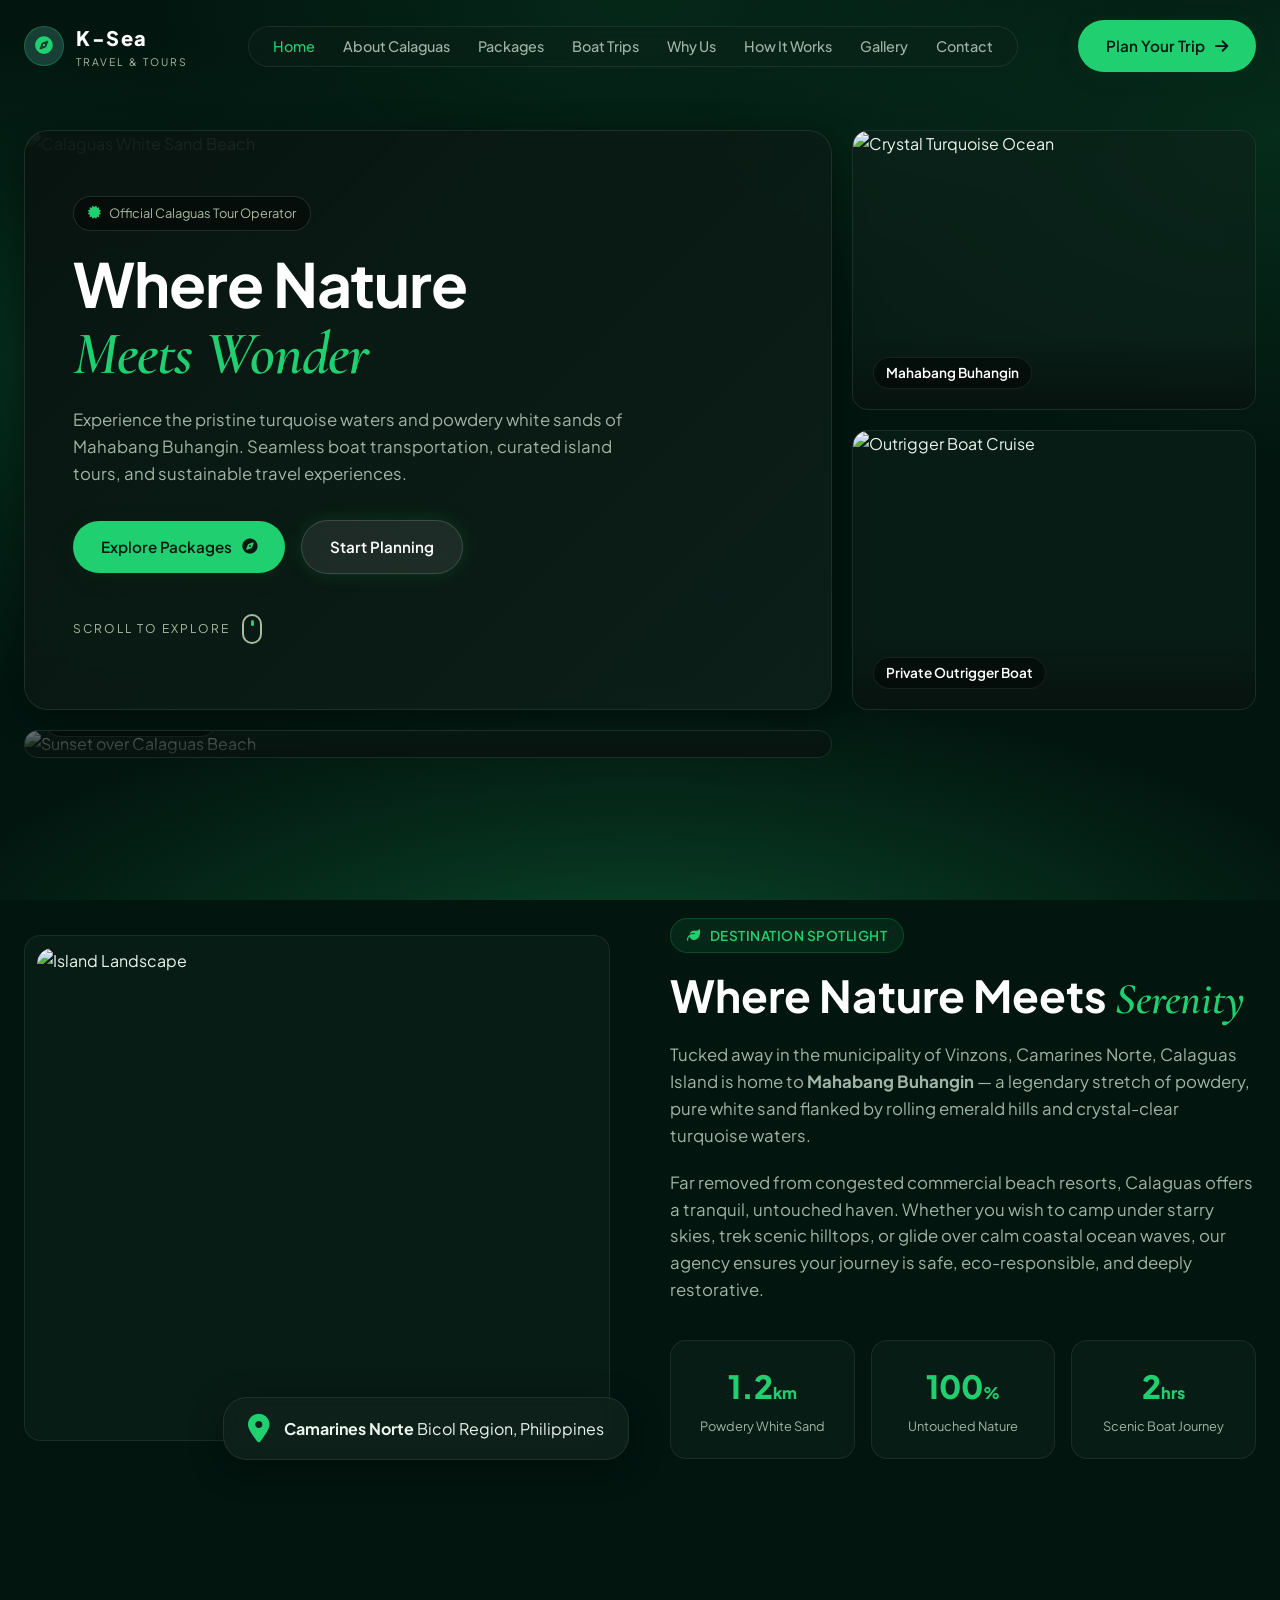
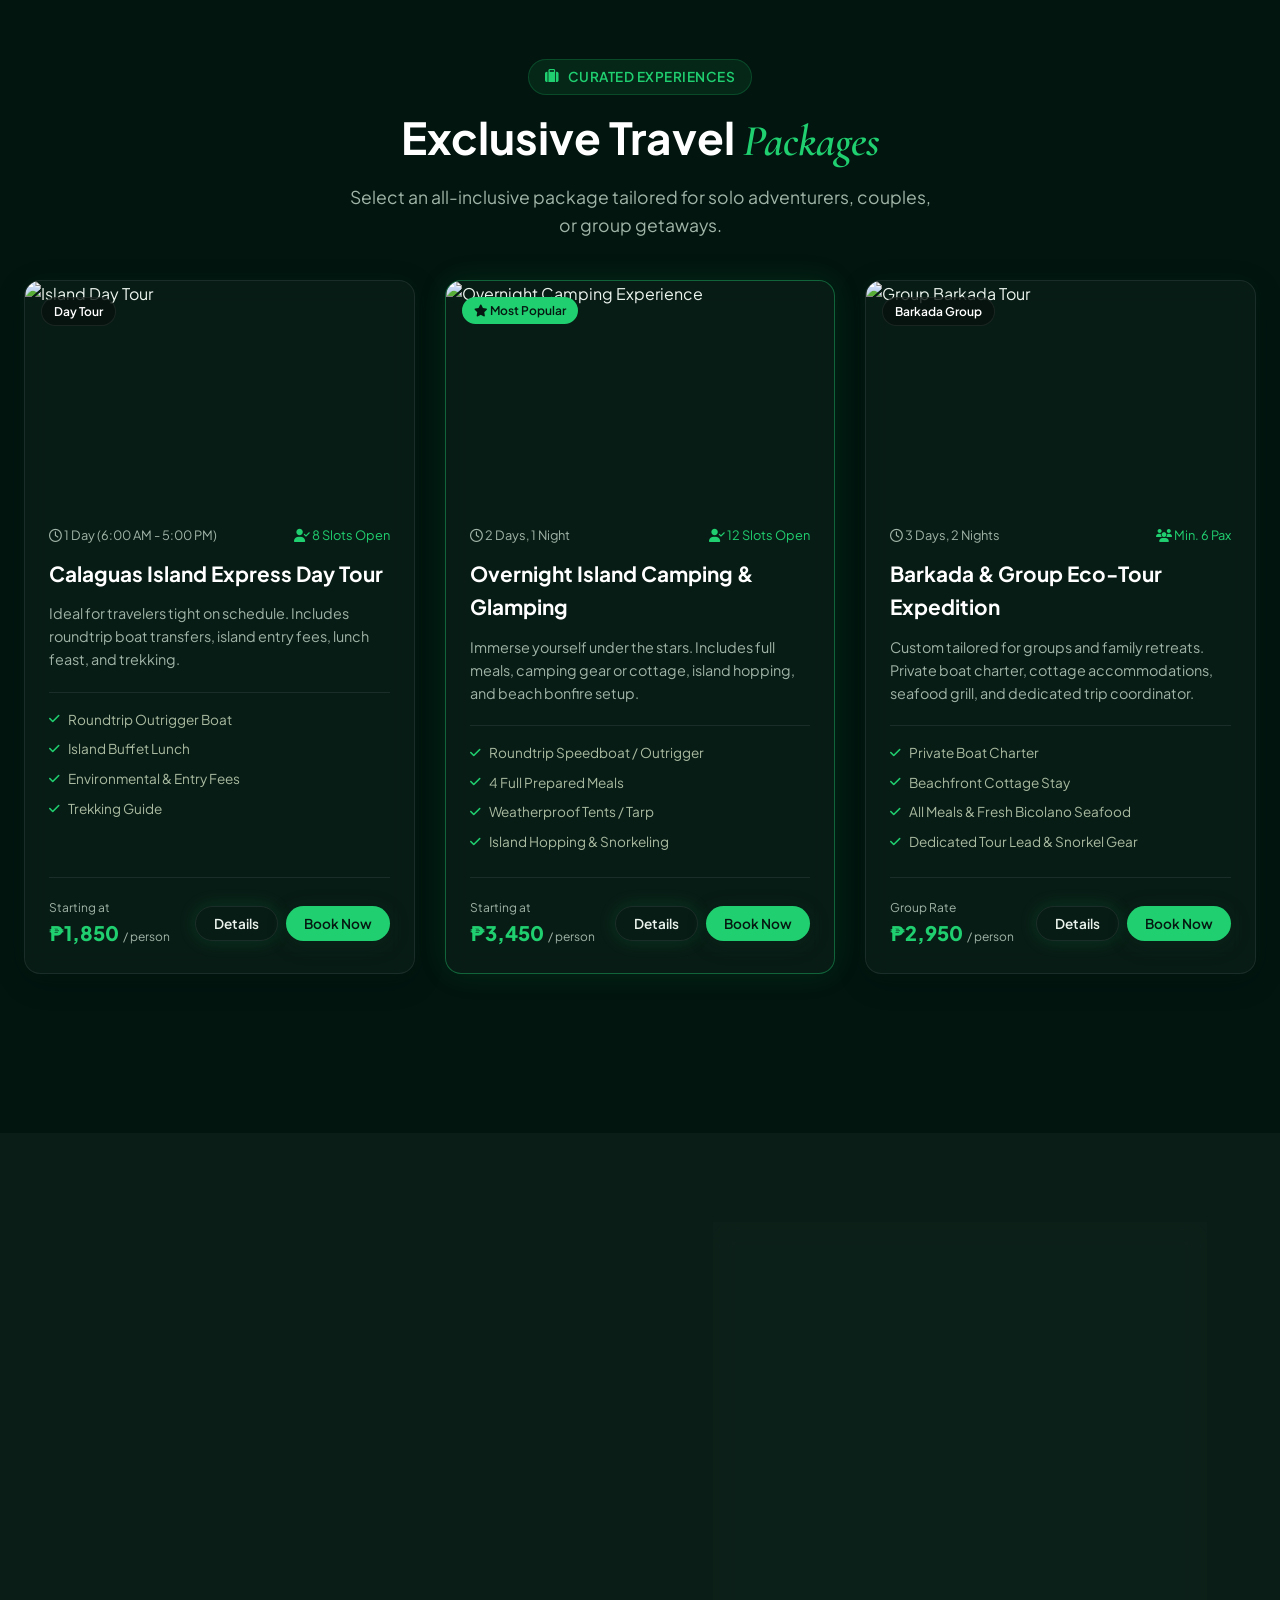
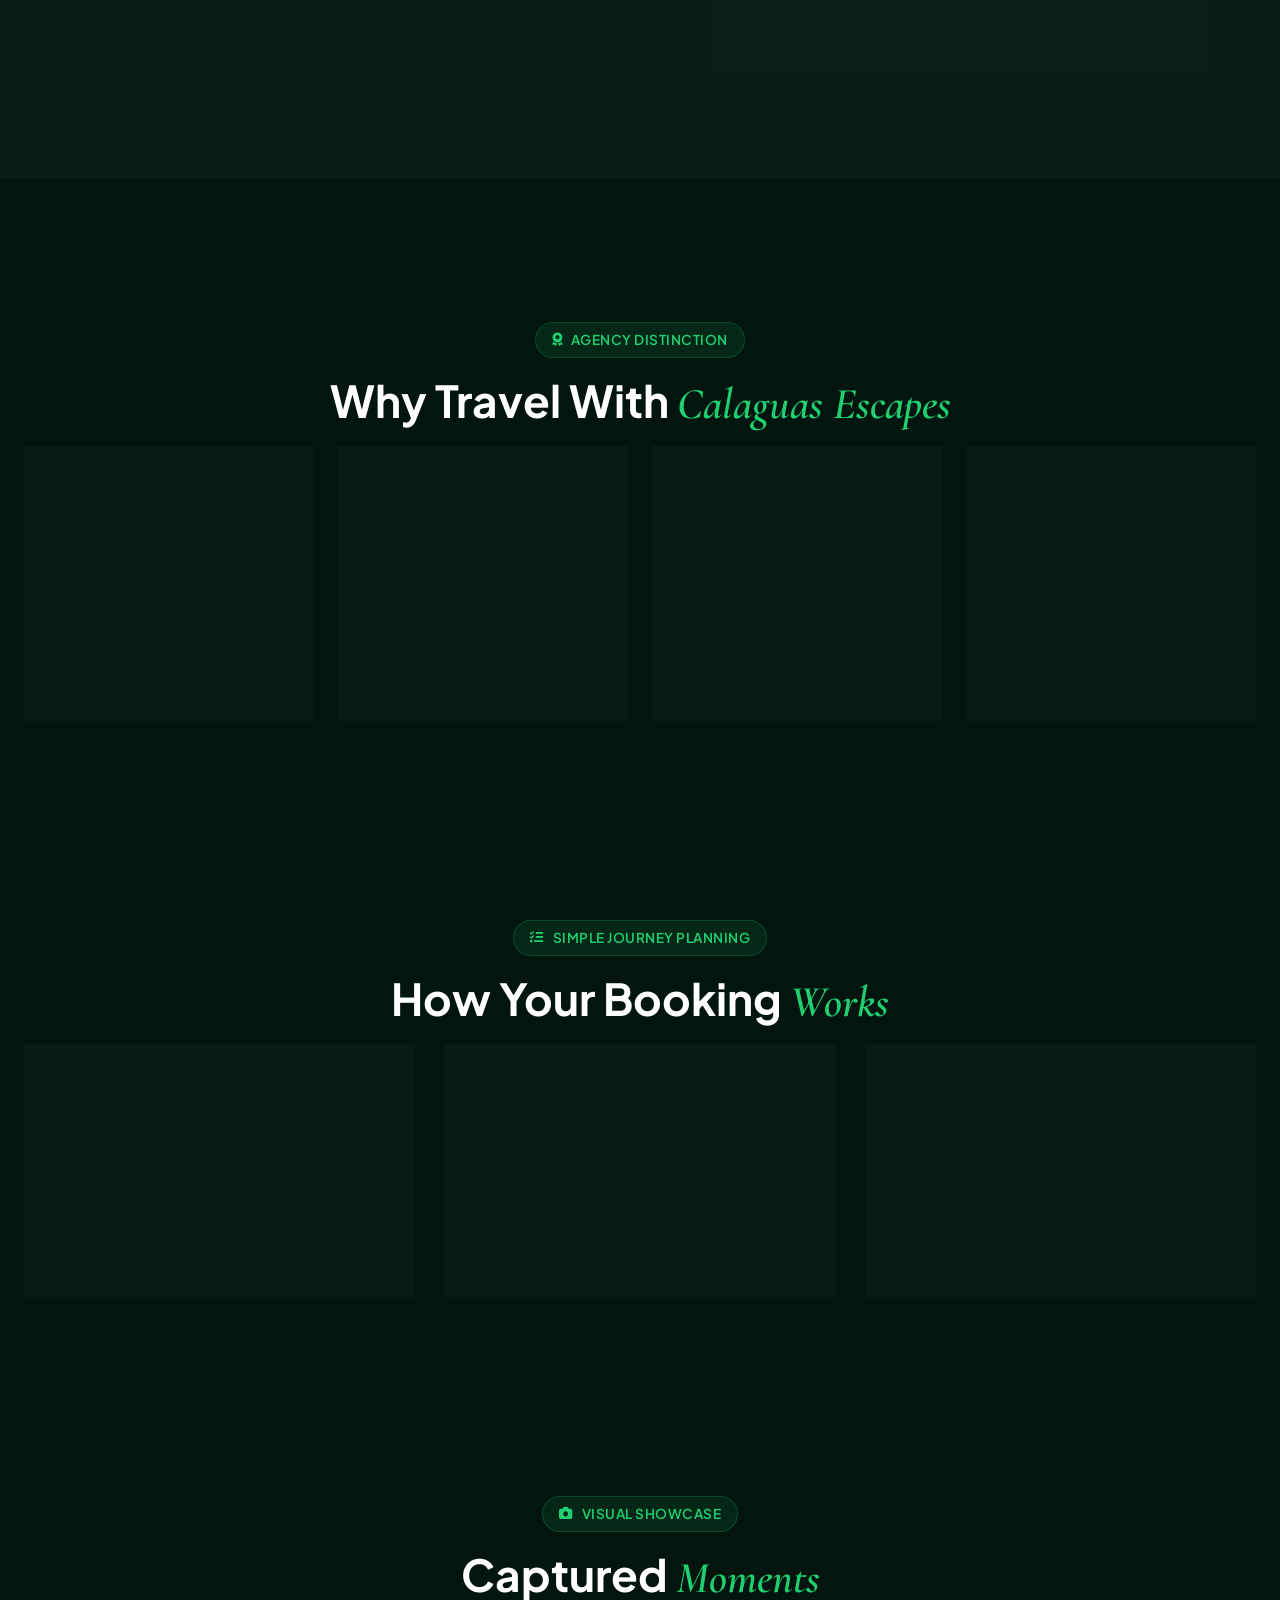
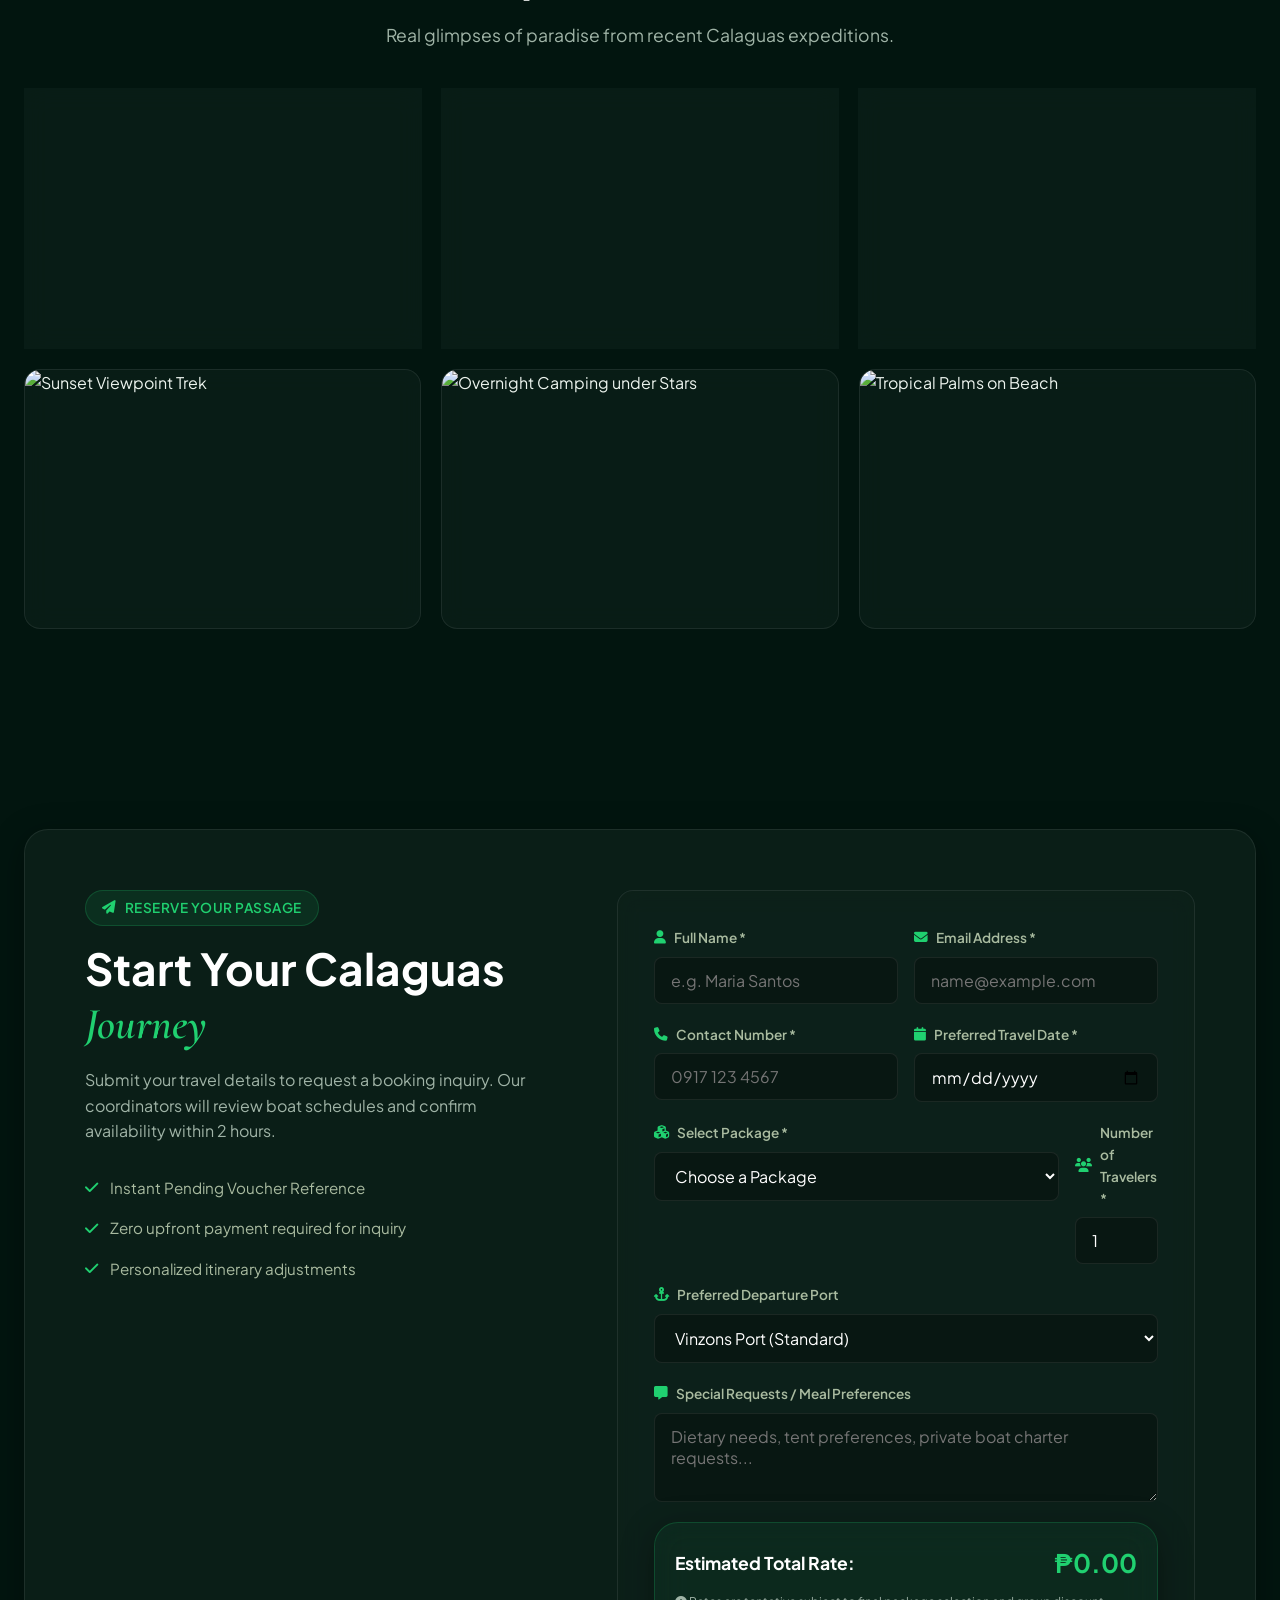
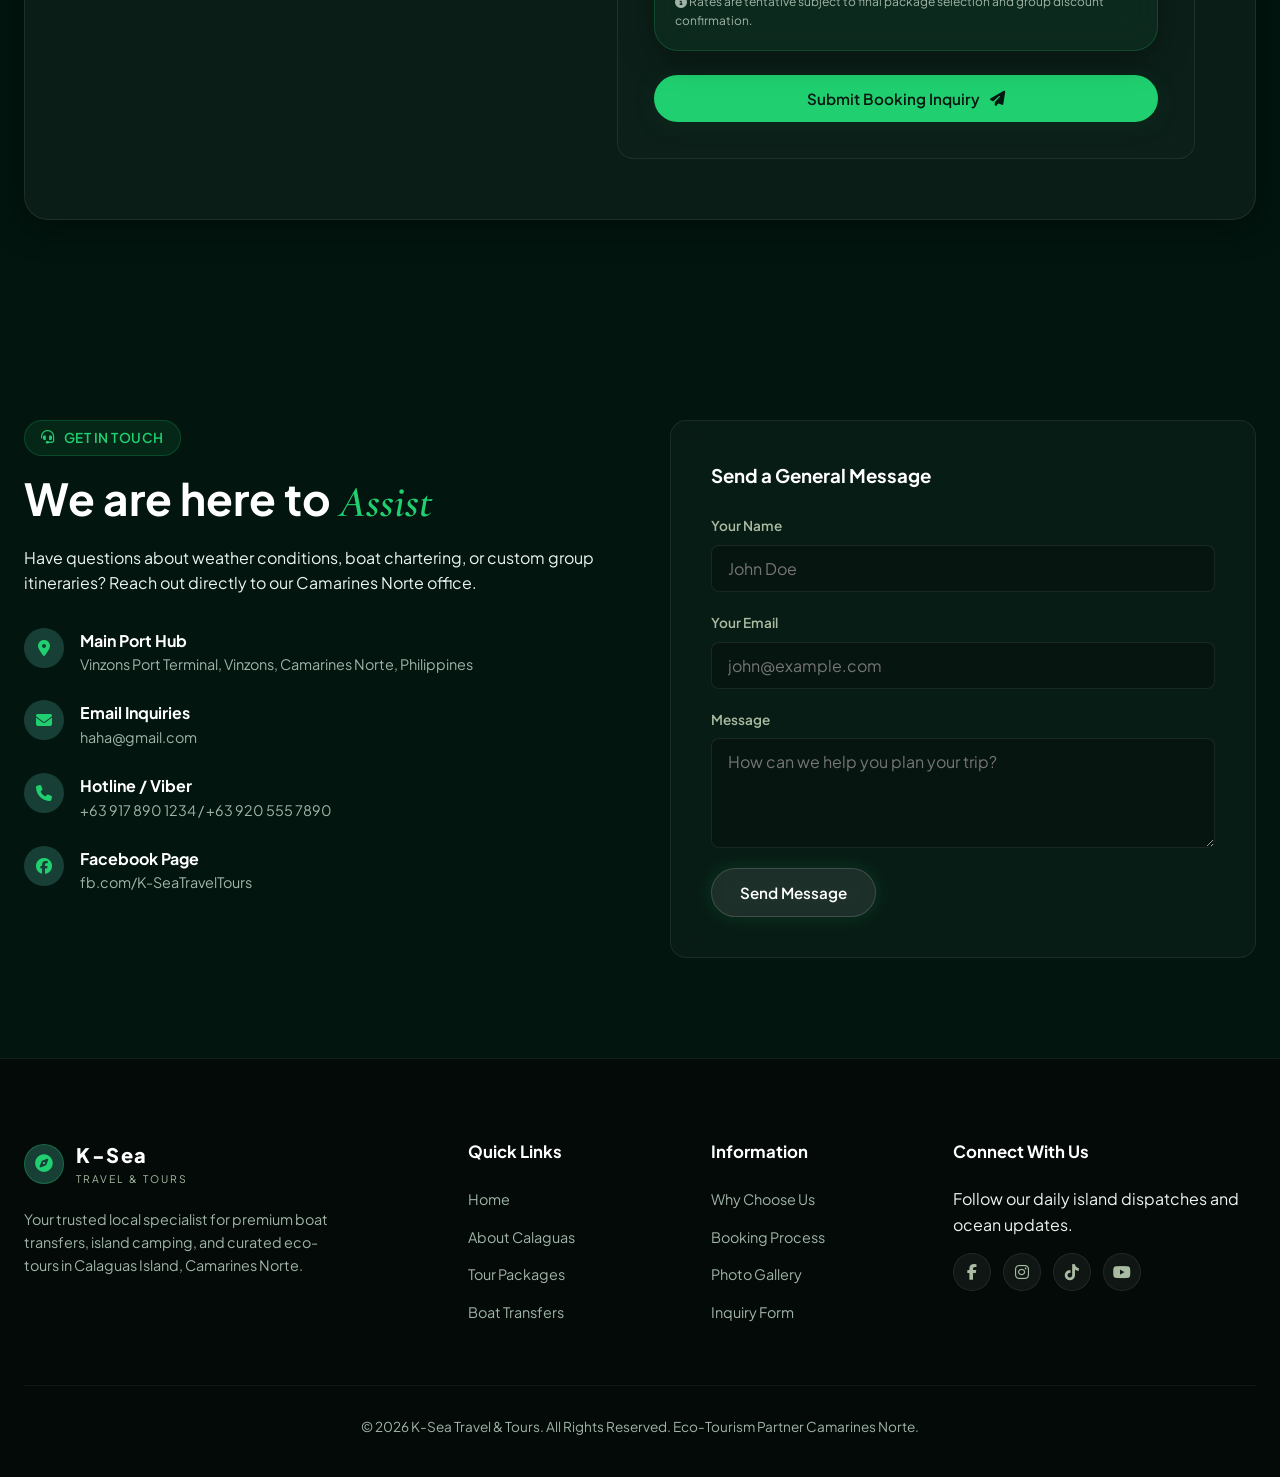
==== index.html @ 303d1922 "Rename indexmain.html to index.html" ====
<!DOCTYPE html>
<html lang="en">
<head>
    <meta charset="UTF-8">
    <meta name="viewport" content="width=device-width, initial-scale=1.0">
    <title>CALAGUAS: K-Sea Travel & Tours</title>
    <meta name="description" content="Discover the untouched beauty of Calaguas Island, Camarines Norte. Specialized boat transfers, luxury eco-camping, day tours, and barkada group travel packages.">
    
    <!-- Google Fonts -->
    <link rel="preconnect" href="https://fonts.googleapis.com">
    <link rel="preconnect" href="https://fonts.gstatic.com" crossorigin>
    <link href="https://fonts.googleapis.com/css2?family=Cormorant+Garamond:ital,wght@0,400;0,500;0,600;0,700;1,400;1,600&family=Inter:wght@300;400;500;600&family=Plus+Jakarta+Sans:wght@300;400;500;600;700&display=swap" rel="stylesheet">
    
    <!-- Font Awesome Icons -->
    <link rel="stylesheet" href="https://cdnjs.cloudflare.com/ajax/libs/font-awesome/6.4.0/css/all.min.css">
    
    <!-- External Stylesheet -->
    <link rel="stylesheet" href="style.css">
</head>
<body>

    <!-- NAVIGATION BAR -->
    <header class="header">
        <nav class="nav-container">
            <a href="#hero" class="brand-logo">
                <div class="logo-icon"><i class="fa-solid fa-compass"></i></div>
                <div class="logo-text">
                    <span class="brand-title">K-Sea</span>
                    <span class="brand-subtitle">TRAVEL & TOURS</span>
                </div>
            </a>

            <div class="nav-menu" id="nav-menu">
                <a href="#hero" class="nav-link active">Home</a>
                <a href="#about" class="nav-link">About Calaguas</a>
                <a href="#packages" class="nav-link">Packages</a>
                <a href="#boat-trips" class="nav-link">Boat Trips</a>
                <a href="#why-us" class="nav-link">Why Us</a>
                <a href="#how-it-works" class="nav-link">How It Works</a>
                <a href="#gallery" class="nav-link">Gallery</a>
                <a href="#contact" class="nav-link">Contact</a>
            </div>

            <div class="nav-actions">
                <a href="#booking" class="btn btn-primary nav-cta">
                    <span>Plan Your Trip</span>
                    <i class="fa-solid fa-arrow-right"></i>
                </a>
                <button class="nav-toggle" id="nav-toggle" aria-label="Toggle navigation">
                    <i class="fa-solid fa-bars"></i>
                </button>
            </div>
        </nav>
    </header>

    <main>
        <!-- HERO SECTION (BENTO GRID DESIGN DIRECTION) -->
        <section id="hero" class="hero-section">
            <div class="container">
                <div class="hero-bento-grid">
                    
                    <!-- Main Central Banner Card -->
                    <div class="bento-card bento-hero-main glass-panel">
                        <div class="hero-bg-overlay"></div>
                        <img src="https://images.unsplash.com/photo-1507525428034-b723cf961d3e?auto=format&fit=crop&w=1600&q=80" alt="Calaguas White Sand Beach" class="hero-bg-img">
                        
                        <div class="bento-content">
                            <div class="badge-pill">
                                <i class="fa-solid fa-certificate"></i>
                                <span>Official Calaguas Tour Operator</span>
                            </div>
                            
                            <h1 class="hero-headline">
                                Where Nature <br>
                                <span class="serif-emphasis">Meets Wonder</span>
                            </h1>
                            
                            <p class="hero-description">
                                Experience the pristine turquoise waters and powdery white sands of Mahabang Buhangin. Seamless boat transportation, curated island tours, and sustainable travel experiences.
                            </p>
                            
                            <div class="hero-cta-group">
                                <a href="#packages" class="btn btn-primary">
                                    <span>Explore Packages</span>
                                    <i class="fa-solid fa-compass"></i>
                                </a>
                                <a href="#booking" class="btn btn-secondary">
                                    <span>Start Planning</span>
                                </a>
                            </div>

                            <div class="hero-scroll-indicator">
                                <span>SCROLL TO EXPLORE</span>
                                <div class="mouse-icon">
                                    <div class="wheel"></div>
                                </div>
                            </div>
                        </div>
                    </div>

                    <!-- Side Photo Card 1: Lush Coastal Hills -->
                    <div class="bento-card bento-photo-card bento-top-right glass-card">
                        <img src="https://images.unsplash.com/photo-1544551763-46a013bb70d5?auto=format&fit=crop&w=800&q=80" alt="Crystal Turquoise Ocean" class="bento-img">
                        <div class="bento-img-overlay">
                            <span class="photo-tag">Mahabang Buhangin</span>
                        </div>
                    </div>

                    <!-- Side Photo Card 2: Boat Transfer -->
                    <div class="bento-card bento-photo-card bento-bottom-left glass-card">
                        <img src="https://images.unsplash.com/photo-1510414842594-a61c69b5ae57?auto=format&fit=crop&w=800&q=80" alt="Outrigger Boat Cruise" class="bento-img">
                        <div class="bento-img-overlay">
                            <span class="photo-tag">Private Outrigger Boat</span>
                        </div>
                    </div>

                    <!-- Side Photo Card 3: Tropical Paradise -->
                    <div class="bento-card bento-photo-card bento-bottom-right glass-card">
                        <img src="https://images.unsplash.com/photo-1506929562872-bb421503ef21?auto=format&fit=crop&w=800&q=80" alt="Sunset over Calaguas Beach" class="bento-img">
                        <div class="bento-img-overlay">
                            <span class="photo-tag">Unspoiled Sanctuaries</span>
                        </div>
                    </div>

                </div>
            </div>
        </section>

        <!-- ABOUT CALAGUAS SECTION -->
        <section id="about" class="section about-section">
            <div class="container">
                <div class="about-grid">
                    <div class="about-image-wrapper glass-card">
                        <img src="https://images.unsplash.com/photo-1507525428034-b723cf961d3e?auto=format&fit=crop&w=1000&q=80" alt="Island Landscape" class="about-main-img">
                        <div class="about-location-badge glass-panel">
                            <i class="fa-solid fa-location-dot"></i>
                            <div>
                                <strong>Camarines Norte</strong>
                                <span>Bicol Region, Philippines</span>
                            </div>
                        </div>
                    </div>

                    <div class="about-content">
                        <div class="section-tag">
                            <i class="fa-solid fa-leaf"></i>
                            <span>Destination Spotlight</span>
                        </div>
                        <h2 class="section-title">
                            Where Nature Meets <span class="serif-emphasis">Serenity</span>
                        </h2>
                        <p class="about-text">
                            Tucked away in the municipality of Vinzons, Camarines Norte, Calaguas Island is home to <strong>Mahabang Buhangin</strong> — a legendary stretch of powdery, pure white sand flanked by rolling emerald hills and crystal-clear turquoise waters.
                        </p>
                        <p class="about-text">
                            Far removed from congested commercial beach resorts, Calaguas offers a tranquil, untouched haven. Whether you wish to camp under starry skies, trek scenic hilltops, or glide over calm coastal ocean waves, our agency ensures your journey is safe, eco-responsible, and deeply restorative.
                        </p>

                        <div class="about-stats-grid">
                            <div class="stat-card glass-card">
                                <span class="stat-number">1.2<small>km</small></span>
                                <span class="stat-label">Powdery White Sand</span>
                            </div>
                            <div class="stat-card glass-card">
                                <span class="stat-number">100<small>%</small></span>
                                <span class="stat-label">Untouched Nature</span>
                            </div>
                            <div class="stat-card glass-card">
                                <span class="stat-number">2<small>hrs</small></span>
                                <span class="stat-label">Scenic Boat Journey</span>
                            </div>
                        </div>
                    </div>
                </div>
            </div>
        </section>

        <!-- TRAVEL PACKAGES SECTION -->
        <section id="packages" class="section packages-section">
            <div class="container">
                <div class="section-header text-center">
                    <div class="section-tag">
                        <i class="fa-solid fa-suitcase"></i>
                        <span>Curated Experiences</span>
                    </div>
                    <h2 class="section-title">Exclusive Travel <span class="serif-emphasis">Packages</span></h2>
                    <p class="section-subtitle">Select an all-inclusive package tailored for solo adventurers, couples, or group getaways.</p>
                </div>

                <!-- Packages Grid -->
                <div class="packages-grid">
                    
                    <!-- Package 1 -->
                    <div class="package-card glass-card" data-category="day-tour">
                        <div class="package-img-box">
                            <img src="https://images.unsplash.com/photo-1544551763-46a013bb70d5?auto=format&fit=crop&w=800&q=80" alt="Island Day Tour">
                            <span class="package-tag">Day Tour</span>
                        </div>
                        <div class="package-body">
                            <div class="package-meta">
                                <span><i class="fa-regular fa-clock"></i> 1 Day (6:00 AM - 5:00 PM)</span>
                                <span class="slots-badge"><i class="fa-solid fa-user-check"></i> 8 Slots Open</span>
                            </div>
                            <h3 class="package-title">Calaguas Island Express Day Tour</h3>
                            <p class="package-desc">Ideal for travelers tight on schedule. Includes roundtrip boat transfers, island entry fees, lunch feast, and trekking.</p>
                            
                            <div class="package-inclusions">
                                <span class="inclusion-item"><i class="fa-solid fa-check"></i> Roundtrip Outrigger Boat</span>
                                <span class="inclusion-item"><i class="fa-solid fa-check"></i> Island Buffet Lunch</span>
                                <span class="inclusion-item"><i class="fa-solid fa-check"></i> Environmental & Entry Fees</span>
                                <span class="inclusion-item"><i class="fa-solid fa-check"></i> Trekking Guide</span>
                            </div>

                            <div class="package-footer">
                                <div class="package-price">
                                    <span class="price-label">Starting at</span>
                                    <span class="price-amount">₱1,850 <small>/ person</small></span>
                                </div>
                                <div class="package-actions">
                                    <button class="btn btn-outline btn-sm view-details-btn" data-package-id="pkg-1">Details</button>
                                    <button class="btn btn-primary btn-sm book-package-btn" data-package-id="pkg-1" data-package-name="Calaguas Express Day Tour">Book Now</button>
                                </div>
                            </div>
                        </div>
                    </div>

                    <!-- Package 2 -->
                    <div class="package-card glass-card featured-package" data-category="overnight">
                        <div class="package-img-box">
                            <img src="https://images.unsplash.com/photo-1507525428034-b723cf961d3e?auto=format&fit=crop&w=800&q=80" alt="Overnight Camping Experience">
                            <span class="package-tag popular-tag"><i class="fa-solid fa-star"></i> Most Popular</span>
                        </div>
                        <div class="package-body">
                            <div class="package-meta">
                                <span><i class="fa-regular fa-clock"></i> 2 Days, 1 Night</span>
                                <span class="slots-badge"><i class="fa-solid fa-user-check"></i> 12 Slots Open</span>
                            </div>
                            <h3 class="package-title">Overnight Island Camping & Glamping</h3>
                            <p class="package-desc">Immerse yourself under the stars. Includes full meals, camping gear or cottage, island hopping, and beach bonfire setup.</p>
                            
                            <div class="package-inclusions">
                                <span class="inclusion-item"><i class="fa-solid fa-check"></i> Roundtrip Speedboat / Outrigger</span>
                                <span class="inclusion-item"><i class="fa-solid fa-check"></i> 4 Full Prepared Meals</span>
                                <span class="inclusion-item"><i class="fa-solid fa-check"></i> Weatherproof Tents / Tarp</span>
                                <span class="inclusion-item"><i class="fa-solid fa-check"></i> Island Hopping & Snorkeling</span>
                            </div>

                            <div class="package-footer">
                                <div class="package-price">
                                    <span class="price-label">Starting at</span>
                                    <span class="price-amount">₱3,450 <small>/ person</small></span>
                                </div>
                                <div class="package-actions">
                                    <button class="btn btn-outline btn-sm view-details-btn" data-package-id="pkg-2">Details</button>
                                    <button class="btn btn-primary btn-sm book-package-btn" data-package-id="pkg-2" data-package-name="Overnight Island Camping & Glamping">Book Now</button>
                                </div>
                            </div>
                        </div>
                    </div>

                    <!-- Package 3 -->
                    <div class="package-card glass-card" data-category="barkada">
                        <div class="package-img-box">
                            <img src="https://images.unsplash.com/photo-1510414842594-a61c69b5ae57?auto=format&fit=crop&w=800&q=80" alt="Group Barkada Tour">
                            <span class="package-tag">Barkada Group</span>
                        </div>
                        <div class="package-body">
                            <div class="package-meta">
                                <span><i class="fa-regular fa-clock"></i> 3 Days, 2 Nights</span>
                                <span class="slots-badge"><i class="fa-solid fa-users"></i> Min. 6 Pax</span>
                            </div>
                            <h3 class="package-title">Barkada & Group Eco-Tour Expedition</h3>
                            <p class="package-desc">Custom tailored for groups and family retreats. Private boat charter, cottage accommodations, seafood grill, and dedicated trip coordinator.</p>
                            
                            <div class="package-inclusions">
                                <span class="inclusion-item"><i class="fa-solid fa-check"></i> Private Boat Charter</span>
                                <span class="inclusion-item"><i class="fa-solid fa-check"></i> Beachfront Cottage Stay</span>
                                <span class="inclusion-item"><i class="fa-solid fa-check"></i> All Meals & Fresh Bicolano Seafood</span>
                                <span class="inclusion-item"><i class="fa-solid fa-check"></i> Dedicated Tour Lead & Snorkel Gear</span>
                            </div>

                            <div class="package-footer">
                                <div class="package-price">
                                    <span class="price-label">Group Rate</span>
                                    <span class="price-amount">₱2,950 <small>/ person</small></span>
                                </div>
                                <div class="package-actions">
                                    <button class="btn btn-outline btn-sm view-details-btn" data-package-id="pkg-3">Details</button>
                                    <button class="btn btn-primary btn-sm book-package-btn" data-package-id="pkg-3" data-package-name="Barkada & Group Eco-Tour Expedition">Book Now</button>
                                </div>
                            </div>
                        </div>
                    </div>

                </div>
            </div>
        </section>

        <!-- BOAT TRIPS & TRANSPORTATION SECTION -->
        <section id="boat-trips" class="section boat-section">
            <div class="container">
                <div class="boat-container glass-panel">
                    <div class="boat-info-col">
                        <div class="section-tag">
                            <i class="fa-solid fa-ship"></i>
                            <span>Maritime Connectivity</span>
                        </div>
                        <h2 class="section-title">Your Journey Begins <span class="serif-emphasis">at Sea</span></h2>
                        <p class="boat-desc">
                            Safety and comfort are at the heart of our operations. Our licensed motorized outriggers and modern tourist speedboats depart daily from key ports in Camarines Norte under Coast Guard clearance.
                        </p>

                        <div class="boat-specs-grid">
                            <div class="spec-item">
                                <div class="spec-icon"><i class="fa-solid fa-anchor"></i></div>
                                <div>
                                    <strong>Departure Ports</strong>
                                    <p>Vinzons Port / Paracale Port</p>
                                </div>
                            </div>
                            <div class="spec-item">
                                <div class="spec-icon"><i class="fa-solid fa-clock"></i></div>
                                <div>
                                    <strong>Travel Duration</strong>
                                    <p>1.5 - 2 Hours (Sea dependent)</p>
                                </div>
                            </div>
                            <div class="spec-item">
                                <div class="spec-icon"><i class="fa-solid fa-shield-halved"></i></div>
                                <div>
                                    <strong>Safety Equipment</strong>
                                    <p>Coast Guard Vests & First Aid</p>
                                </div>
                            </div>
                            <div class="spec-item">
                                <div class="spec-icon"><i class="fa-solid fa-users"></i></div>
                                <div>
                                    <strong>Vessel Capacity</strong>
                                    <p>10 - 25 Licensed Passengers</p>
                                </div>
                            </div>
                        </div>
                    </div>

                    <div class="boat-schedule-col glass-card">
                        <h3 class="schedule-title"><i class="fa-solid fa-calendar-days"></i> Daily Boat Schedule</h3>
                        
                        <div class="schedule-table">
                            <div class="schedule-row header-row">
                                <span>Trip Type</span>
                                <span>Departure</span>
                                <span>Port</span>
                            </div>
                            <div class="schedule-row">
                                <span>Morning Departure</span>
                                <span>06:00 AM - 07:30 AM</span>
                                <span>Vinzons Port</span>
                            </div>
                            <div class="schedule-row">
                                <span>Midday Charter</span>
                                <span>10:30 AM - 11:30 AM</span>
                                <span>Paracale Port</span>
                            </div>
                            <div class="schedule-row">
                                <span>Return Voyage</span>
                                <span>01:00 PM - 03:00 PM</span>
                                <span>Mahabang Buhangin</span>
                            </div>
                        </div>

                        <div class="boat-note">
                            <i class="fa-solid fa-circle-info"></i>
                            <p>Schedules are subject to Coast Guard weather advisories and sea conditions for guest safety.</p>
                        </div>
                    </div>
                </div>
            </div>
        </section>

        <!-- WHY CHOOSE US SECTION -->
        <section id="why-us" class="section why-section">
            <div class="container">
                <div class="section-header text-center">
                    <div class="section-tag">
                        <i class="fa-solid fa-award"></i>
                        <span>Agency Distinction</span>
                    </div>
                    <h2 class="section-title">Why Travel With <span class="serif-emphasis">Calaguas Escapes</span></h2>
                </div>

                <div class="features-grid">
                    <div class="feature-card glass-card">
                        <div class="feature-icon"><i class="fa-solid fa-route"></i></div>
                        <h3>Seamless Logistics</h3>
                        <p>We manage all port permits, boat charters, island entry fees, and cottage reservations so you can unwind effortlessly.</p>
                    </div>

                    <div class="feature-card glass-card">
                        <div class="feature-icon"><i class="fa-solid fa-life-ring"></i></div>
                        <h3>Certified Maritime Safety</h3>
                        <p>Every boat in our fleet is Coast Guard registered with complete life-saving gear and experienced island boat captains.</p>
                    </div>

                    <div class="feature-card glass-card">
                        <div class="feature-icon"><i class="fa-solid fa-people-roof"></i></div>
                        <h3>Local Island Guides</h3>
                        <p>Native Bicolano tour leads who know every hidden cove, trekking path, and best snorkeling reef in Calaguas.</p>
                    </div>

                    <div class="feature-card glass-card">
                        <div class="feature-icon"><i class="fa-solid fa-hand-holding-heart"></i></div>
                        <h3>Eco-Friendly Tourism</h3>
                        <p>We strictly practice Leave-No-Trace principles to ensure Calaguas remains untouched and pristine for generations to come.</p>
                    </div>
                </div>
            </div>
        </section>

        <!-- HOW BOOKING WORKS SECTION -->
        <section id="how-it-works" class="section steps-section">
            <div class="container">
                <div class="section-header text-center">
                    <div class="section-tag">
                        <i class="fa-solid fa-list-check"></i>
                        <span>Simple Journey Planning</span>
                    </div>
                    <h2 class="section-title">How Your Booking <span class="serif-emphasis">Works</span></h2>
                </div>

                <div class="steps-grid">
                    <div class="step-card glass-card">
                        <div class="step-number">01</div>
                        <h3>Select Package</h3>
                        <p>Choose your preferred tour duration, whether an express day trip or overnight glamping adventure.</p>
                    </div>

                    <div class="step-card glass-card">
                        <div class="step-number">02</div>
                        <h3>Submit Inquiry</h3>
                        <p>Fill out our simple travel form with preferred dates, group size, and custom boat requirements.</p>
                    </div>

                    <div class="step-card glass-card">
                        <div class="step-number">03</div>
                        <h3>Receive Confirmation</h3>
                        <p>Our team verifies boat availability, calculates exact pricing, and issues your travel voucher reference.</p>
                    </div>
                </div>
            </div>
        </section>

        <!-- PHOTO GALLERY SECTION -->
        <section id="gallery" class="section gallery-section">
            <div class="container">
                <div class="section-header text-center">
                    <div class="section-tag">
                        <i class="fa-solid fa-camera"></i>
                        <span>Visual Showcase</span>
                    </div>
                    <h2 class="section-title">Captured <span class="serif-emphasis">Moments</span></h2>
                    <p class="section-subtitle">Real glimpses of paradise from recent Calaguas expeditions.</p>
                </div>

                <div class="gallery-grid">
                    <div class="gallery-item glass-card" data-full="https://images.unsplash.com/photo-1507525428034-b723cf961d3e?auto=format&fit=crop&w=1600&q=80" data-caption="Mahabang Buhangin Shoreline">
                        <img src="https://images.unsplash.com/photo-1507525428034-b723cf961d3e?auto=format&fit=crop&w=800&q=80" alt="Mahabang Buhangin Beach">
                        <div class="gallery-overlay"><i class="fa-solid fa-expand"></i><span>Mahabang Buhangin</span></div>
                    </div>

                    <div class="gallery-item glass-card" data-full="https://images.unsplash.com/photo-1544551763-46a013bb70d5?auto=format&fit=crop&w=1600&q=80" data-caption="Turquoise Lagoon Waters">
                        <img src="https://images.unsplash.com/photo-1544551763-46a013bb70d5?auto=format&fit=crop&w=800&q=80" alt="Turquoise Ocean Water">
                        <div class="gallery-overlay"><i class="fa-solid fa-expand"></i><span>Crystal Lagoon</span></div>
                    </div>

                    <div class="gallery-item glass-card" data-full="https://images.unsplash.com/photo-1510414842594-a61c69b5ae57?auto=format&fit=crop&w=1600&q=80" data-caption="Boat Cruise at Sunrise">
                        <img src="https://images.unsplash.com/photo-1510414842594-a61c69b5ae57?auto=format&fit=crop&w=800&q=80" alt="Outrigger Boat Cruise">
                        <div class="gallery-overlay"><i class="fa-solid fa-expand"></i><span>Boat Passage</span></div>
                    </div>

                    <div class="gallery-item glass-card" data-full="https://images.unsplash.com/photo-1506929562872-bb421503ef21?auto=format&fit=crop&w=1600&q=80" data-caption="Hilltop Sunset Viewpoint">
                        <img src="https://images.unsplash.com/photo-1506929562872-bb421503ef21?auto=format&fit=crop&w=800&q=80" alt="Sunset Viewpoint Trek">
                        <div class="gallery-overlay"><i class="fa-solid fa-expand"></i><span>Sunset Viewpoint</span></div>
                    </div>

                    <div class="gallery-item glass-card" data-full="https://images.unsplash.com/photo-1471922694854-ff1b63b20054?auto=format&fit=crop&w=1600&q=80" data-caption="Island Campfire Night">
                        <img src="https://images.unsplash.com/photo-1471922694854-ff1b63b20054?auto=format&fit=crop&w=800&q=80" alt="Overnight Camping under Stars">
                        <div class="gallery-overlay"><i class="fa-solid fa-expand"></i><span>Beachside Camping</span></div>
                    </div>

                    <div class="gallery-item glass-card" data-full="https://images.unsplash.com/photo-1519046904884-53103b34b206?auto=format&fit=crop&w=1600&q=80" data-caption="Coastal Palms & White Sands">
                        <img src="https://images.unsplash.com/photo-1519046904884-53103b34b206?auto=format&fit=crop&w=800&q=80" alt="Tropical Palms on Beach">
                        <div class="gallery-overlay"><i class="fa-solid fa-expand"></i><span>Pristine Cove</span></div>
                    </div>
                </div>
            </div>
        </section>

        <!-- BOOKING INQUIRY FORM SECTION -->
        <section id="booking" class="section booking-section">
            <div class="container">
                <div class="booking-wrapper glass-panel">
                    <div class="booking-intro">
                        <div class="section-tag">
                            <i class="fa-solid fa-paper-plane"></i>
                            <span>Reserve Your Passage</span>
                        </div>
                        <h2 class="section-title">Start Your Calaguas <span class="serif-emphasis">Journey</span></h2>
                        <p>Submit your travel details to request a booking inquiry. Our coordinators will review boat schedules and confirm availability within 2 hours.</p>

                        <div class="booking-highlights">
                            <div class="b-highlight"><i class="fa-solid fa-check"></i> Instant Pending Voucher Reference</div>
                            <div class="b-highlight"><i class="fa-solid fa-check"></i> Zero upfront payment required for inquiry</div>
                            <div class="b-highlight"><i class="fa-solid fa-check"></i> Personalized itinerary adjustments</div>
                        </div>
                    </div>

                    <form id="booking-form" class="booking-form glass-card">
                        <div class="form-row">
                            <div class="form-group">
                                <label for="full-name"><i class="fa-solid fa-user"></i> Full Name *</label>
                                <input type="text" id="full-name" required placeholder="e.g. Maria Santos">
                            </div>
                            <div class="form-group">
                                <label for="email"><i class="fa-solid fa-envelope"></i> Email Address *</label>
                                <input type="email" id="email" required placeholder="name@example.com">
                            </div>
                        </div>

                        <div class="form-row">
                            <div class="form-group">
                                <label for="phone"><i class="fa-solid fa-phone"></i> Contact Number *</label>
                                <input type="tel" id="phone" required placeholder="0917 123 4567">
                            </div>
                            <div class="form-group">
                                <label for="travel-date"><i class="fa-solid fa-calendar"></i> Preferred Travel Date *</label>
                                <input type="date" id="travel-date" required>
                            </div>
                        </div>

                        <div class="form-row">
                            <div class="form-group">
                                <label for="selected-package"><i class="fa-solid fa-cubes"></i> Select Package *</label>
                                <select id="selected-package" required>
                                    <option value="" disabled selected>Choose a Package</option>
                                    <option value="pkg-1" data-price="1850">Calaguas Express Day Tour (₱1,850/pax)</option>
                                    <option value="pkg-2" data-price="3450">Overnight Camping & Glamping (₱3,450/pax)</option>
                                    <option value="pkg-3" data-price="2950">Barkada & Group Eco-Tour (₱2,950/pax)</option>
                                </select>
                            </div>
                            <div class="form-group">
                                <label for="travelers-count"><i class="fa-solid fa-users"></i> Number of Travelers *</label>
                                <input type="number" id="travelers-count" min="1" max="50" value="1" required>
                            </div>
                        </div>

                        <div class="form-group">
                            <label for="departure-port"><i class="fa-solid fa-anchor"></i> Preferred Departure Port</label>
                            <select id="departure-port">
                                <option value="Vinzons Port">Vinzons Port (Standard)</option>
                                <option value="Paracale Port">Paracale Port (Alternative)</option>
                            </select>
                        </div>

                        <div class="form-group">
                            <label for="special-requests"><i class="fa-solid fa-message"></i> Special Requests / Meal Preferences</label>
                            <textarea id="special-requests" rows="3" placeholder="Dietary needs, tent preferences, private boat charter requests..."></textarea>
                        </div>

                        <!-- Price Estimate Card -->
                        <div class="price-calculator-box glass-panel" id="price-calculator">
                            <div class="calc-row">
                                <span>Estimated Total Rate:</span>
                                <span class="calc-total-amount" id="calc-total">₱0.00</span>
                            </div>
                            <p class="calc-subtext"><i class="fa-solid fa-info-circle"></i> Rates are tentative subject to final package selection and group discount confirmation.</p>
                        </div>

                        <button type="submit" class="btn btn-primary btn-block" id="submit-booking-btn">
                            <span>Submit Booking Inquiry</span>
                            <i class="fa-solid fa-paper-plane"></i>
                        </button>
                    </form>
                </div>
            </div>
        </section>

        <!-- CONTACT & LOCATION SECTION -->
        <section id="contact" class="section contact-section">
            <div class="container">
                <div class="contact-grid">
                    <div class="contact-info-col">
                        <div class="section-tag">
                            <i class="fa-solid fa-headset"></i>
                            <span>Get In Touch</span>
                        </div>
                        <h2 class="section-title">We are here to <span class="serif-emphasis">Assist</span></h2>
                        <p>Have questions about weather conditions, boat chartering, or custom group itineraries? Reach out directly to our Camarines Norte office.</p>

                        <div class="contact-details">
                            <div class="c-detail-item">
                                <i class="fa-solid fa-location-dot"></i>
                                <div>
                                    <strong>Main Port Hub</strong>
                                    <p>Vinzons Port Terminal, Vinzons, Camarines Norte, Philippines</p>
                                </div>
                            </div>
                            <div class="c-detail-item">
                                <i class="fa-solid fa-envelope"></i>
                                <div>
                                    <strong>Email Inquiries</strong>
                                    <p>haha@gmail.com</p>
                                </div>
                            </div>
                            <div class="c-detail-item">
                                <i class="fa-solid fa-phone"></i>
                                <div>
                                    <strong>Hotline / Viber</strong>
                                    <p>+63 917 890 1234 / +63 920 555 7890</p>
                                </div>
                            </div>
                            <div class="c-detail-item">
                                <i class="fa-brands fa-facebook"></i>
                                <div>
                                    <strong>Facebook Page</strong>
                                    <p>fb.com/K-SeaTravelTours</p>
                                </div>
                            </div>
                        </div>
                    </div>

                    <div class="contact-form-col glass-card">
                        <h3>Send a General Message</h3>
                        <form id="contact-form">
                            <div class="form-group">
                                <label>Your Name</label>
                                <input type="text" required placeholder="John Doe">
                            </div>
                            <div class="form-group">
                                <label>Your Email</label>
                                <input type="email" required placeholder="john@example.com">
                            </div>
                            <div class="form-group">
                                <label>Message</label>
                                <textarea rows="4" required placeholder="How can we help you plan your trip?"></textarea>
                            </div>
                            <button type="submit" class="btn btn-secondary">Send Message</button>
                        </form>
                    </div>
                </div>
            </div>
        </section>
    </main>

    <!-- FOOTER -->
    <footer class="footer">
        <div class="container">
            <div class="footer-top">
                <div class="footer-brand">
                    <div class="brand-logo">
                        <div class="logo-icon"><i class="fa-solid fa-compass"></i></div>
                        <div class="logo-text">
                            <span class="brand-title">K-Sea</span>
                            <span class="brand-subtitle">TRAVEL & TOURS</span>
                        </div>
                    </div>
                    <p class="footer-bio">Your trusted local specialist for premium boat transfers, island camping, and curated eco-tours in Calaguas Island, Camarines Norte.</p>
                </div>

                <div class="footer-links-col">
                    <h4>Quick Links</h4>
                    <ul>
                        <li><a href="#hero">Home</a></li>
                        <li><a href="#about">About Calaguas</a></li>
                        <li><a href="#packages">Tour Packages</a></li>
                        <li><a href="#boat-trips">Boat Transfers</a></li>
                    </ul>
                </div>

                <div class="footer-links-col">
                    <h4>Information</h4>
                    <ul>
                        <li><a href="#why-us">Why Choose Us</a></li>
                        <li><a href="#how-it-works">Booking Process</a></li>
                        <li><a href="#gallery">Photo Gallery</a></li>
                        <li><a href="#booking">Inquiry Form</a></li>
                    </ul>
                </div>

                <div class="footer-social-col">
                    <h4>Connect With Us</h4>
                    <p>Follow our daily island dispatches and ocean updates.</p>
                    <div class="social-icons">
                        <a href="#" aria-label="Facebook"><i class="fa-brands fa-facebook-f"></i></a>
                        <a href="#" aria-label="Instagram"><i class="fa-brands fa-instagram"></i></a>
                        <a href="#" aria-label="TikTok"><i class="fa-brands fa-tiktok"></i></a>
                        <a href="#" aria-label="YouTube"><i class="fa-brands fa-youtube"></i></a>
                    </div>
                </div>
            </div>

            <div class="footer-bottom">
                <p>&copy; 2026 K-Sea Travel & Tours. All Rights Reserved. Eco-Tourism Partner Camarines Norte.</p>
            </div>
        </div>
    </footer>

    <!-- MODAL: PACKAGE DETAILS -->
    <div id="package-modal" class="modal-overlay">
        <div class="modal-content glass-panel">
            <button class="modal-close" id="close-pkg-modal"><i class="fa-solid fa-xmark"></i></button>
            <div id="pkg-modal-body">
                <!-- Dynamically populated via JS -->
            </div>
        </div>
    </div>

    <!-- MODAL: BOOKING CONFIRMATION / PENDING STATUS -->
    <div id="confirmation-modal" class="modal-overlay">
        <div class="modal-content glass-panel text-center">
            <button class="modal-close" id="close-confirm-modal"><i class="fa-solid fa-xmark"></i></button>
            
            <div class="confirmation-icon">
                <i class="fa-solid fa-clock-rotate-left"></i>
            </div>
            
            <span class="status-badge-pending">STATUS: PENDING VERIFICATION</span>
            
            <h2 class="confirm-title">Inquiry Submitted!</h2>
            <p class="confirm-desc">Thank you for choosing K-Sea Travel & Tours. Your travel inquiry has been registered in our system.</p>

            <div class="ticket-card glass-card text-left">
                <div class="ticket-row">
                    <span>Reference No:</span>
                    <strong id="ticket-ref" class="text-primary">CAL-2026-XXXX</strong>
                </div>
                <div class="ticket-row">
                    <span>Lead Guest:</span>
                    <strong id="ticket-name">-</strong>
                </div>
                <div class="ticket-row">
                    <span>Selected Package:</span>
                    <strong id="ticket-pkg">-</strong>
                </div>
                <div class="ticket-row">
                    <span>Travel Date:</span>
                    <strong id="ticket-date">-</strong>
                </div>
                <div class="ticket-row">
                    <span>Travelers:</span>
                    <strong id="ticket-count">-</strong>
                </div>
                <div class="ticket-row">
                    <span>Estimated Total:</span>
                    <strong id="ticket-total" class="text-primary">₱0.00</strong>
                </div>
            </div>

            <p class="confirm-note"><i class="fa-solid fa-circle-info"></i> A tour coordinator will call you shortly to verify boat charter availability before confirming your reservation.</p>

            <button class="btn btn-primary" id="confirm-ok-btn">Understood</button>
        </div>
    </div>

    <!-- MODAL: GALLERY LIGHTBOX -->
    <div id="lightbox-modal" class="modal-overlay lightbox-overlay">
        <button class="modal-close" id="close-lightbox"><i class="fa-solid fa-xmark"></i></button>
        <div class="lightbox-content">
            <img id="lightbox-img" src="" alt="Gallery Preview">
            <div id="lightbox-caption" class="lightbox-caption"></div>
        </div>
    </div>

    <!-- External Script -->
    <script src="script.js" defer></script>
</body>
</html>
---- style.css ----
/* 1. COLORS AND DESIGN SETTINGS */
:root {
    /* Palette Inspired by Dark Botanical Greenery & Ocean Accent */
    --color-bg-dark: #021e14;
    --color-bg-card: #0E221B;
    --color-bg-card-hover: #142F26;
    --color-surface-glass: rgba(14, 34, 27, 0.75);

    /* Primary Accents */
    --color-primary: #20D070;
    --color-primary-hover: #27E07D;
    --color-primary-glow: rgba(10, 60, 33, 0.25);

    /* Secondary Greens & Tones */
    --color-forest-deep: #173F35;
    --color-forest-dark: #234D3C;
    --color-sage: #829B7A;
    --color-soft-sage: #A9BBA0;
    --color-muted-green: #C9D5C1;
    --color-offwhite: #F7F8F3;

    /* Typography Colors */
    --color-text-main: #ECF4EE;
    --color-text-muted: #A0B4A7;
    --color-border-glass: rgba(255, 255, 255, 0.08);

    /* Typography Rules */
    --font-sans: 'Plus Jakarta Sans', -apple-system, BlinkMacSystemFont, sans-serif;
    --font-serif: 'Cormorant Garamond', Georgia, serif;
    --font-accent: 'Inter', sans-serif;

    /* Radii & Shadows */
    --radius-lg: 24px;
    --radius-md: 16px;
    --radius-sm: 8px;
    --radius-pill: 9999px;
    --shadow-glass: 0 8px 32px 0 rgba(0, 0, 0, 0.37);
    --transition: all 0.3s cubic-bezier(0.16, 1, 0.3, 1);
}

/* 2. BASIC PAGE STYLES */
* {
    margin: 0;
    padding: 0;
    box-sizing: border-box;
}

html {
    scroll-behavior: smooth;
    font-size: 16px;
}

body {
    background-color: #02150f;
    color: var(--color-text-main);
    font-family: var(--font-sans);
    line-height: 1.6;
    overflow-x: hidden;

    background-image:
        radial-gradient(
            ellipse 80% 45% at 50% 110%,
            rgba(32, 208, 112, 0.30) 0%,
            rgba(32, 208, 112, 0.14) 35%,
            transparent 75%
        ),
        radial-gradient(
            ellipse 60% 50% at 0% 40%,
            rgba(18, 160, 91, 0.16) 0%,
            transparent 75%
        ),
        radial-gradient(
            ellipse 60% 50% at 100% 15%,
            rgba(32, 208, 112, 0.12) 0%,
            transparent 75%
        ),
        radial-gradient(
            ellipse 50% 40% at 50% 0%,
            rgba(32, 208, 112, 0.10) 0%,
            transparent 80%
        );

    background-repeat: no-repeat;
    background-attachment: fixed;
    background-size: cover;
}

/* Green ambient glow for cards */
.card,
.destination-card,
.package-card {
    box-shadow:
        0 8px 30px rgba(0, 0, 0, 0.20),
        0 0 20px rgba(32, 208, 112, 0.06);
}

/* Green glow on hover */
.card:hover,
.destination-card:hover,
.package-card:hover {
    box-shadow:
        0 12px 35px rgba(0, 0, 0, 0.25),
        0 0 30px rgba(32, 208, 112, 0.18);
    transition: box-shadow 0.3s ease;
}

/* Glowing buttons */
button,
.btn {
    box-shadow: 0 0 18px rgba(32, 208, 112, 0.15);
}

button:hover,
.btn:hover {
    box-shadow: 0 0 25px rgba(32, 208, 112, 0.35);
}

a {
    color: inherit;
    text-decoration: none;
    transition: var(--transition);
}

img {
    max-width: 100%;
    height: auto;
    display: block;
}

button, input, select, textarea {
    font-family: inherit;
    font-size: inherit;
    outline: none;
    border: none;
}

/* Custom Scrollbar */
::-webkit-scrollbar {
    width: 8px;
}
::-webkit-scrollbar-track {
    background: var(--color-bg-dark);
}
::-webkit-scrollbar-thumb {
    background: var(--color-forest-dark);
    border-radius: var(--radius-pill);
}
::-webkit-scrollbar-thumb:hover {
    background: var(--color-primary);
}

/* Container Structure */
.container {
    width: 100%;
    max-width: 1280px;
    margin: 0 auto;
    padding: 0 24px;
}

.section {
    padding: 100px 0;
}

/* Utility Glassmorphism Cards */
.glass-panel {
    background: var(--color-surface-glass);
    backdrop-filter: blur(16px);
    -webkit-backdrop-filter: blur(16px);
    border: 1px solid var(--color-border-glass);
    border-radius: var(--radius-lg);
    box-shadow: var(--shadow-glass);
}

.glass-card {
    background: rgba(14, 34, 27, 0.6);
    backdrop-filter: blur(12px);
    -webkit-backdrop-filter: blur(12px);
    border: 1px solid var(--color-border-glass);
    border-radius: var(--radius-md);
    transition: var(--transition);
}

.glass-card:hover {
    border-color: rgba(32, 208, 112, 0.3);
    transform: translateY(-4px);
    box-shadow: 0 12px 30px rgba(0, 0, 0, 0.4);
}

/* Typography Helpers */
.serif-emphasis {
    font-family: var(--font-serif);
    font-weight: 600;
    font-style: italic;
    color: var(--color-primary);
}

.section-tag {
    display: inline-flex;
    align-items: center;
    gap: 8px;
    background: rgba(32, 208, 112, 0.1);
    border: 1px solid rgba(32, 208, 112, 0.2);
    color: var(--color-primary);
    padding: 6px 16px;
    border-radius: var(--radius-pill);
    font-size: 0.85rem;
    font-weight: 600;
    letter-spacing: 0.5px;
    text-transform: uppercase;
    margin-bottom: 16px;
}

.section-title {
    font-size: 2.75rem;
    font-weight: 700;
    line-height: 1.2;
    margin-bottom: 16px;
    color: #FFFFFF;
}

.section-subtitle {
    font-size: 1.1rem;
    color: var(--color-text-muted);
    max-width: 600px;
    margin: 0 auto 40px auto;
}

.text-center { text-align: center; }
.text-left { text-align: left; }
.text-primary { color: var(--color-primary) !important; }

/* Buttons */
.btn {
    display: inline-flex;
    align-items: center;
    justify-content: center;
    gap: 10px;
    padding: 14px 28px;
    border-radius: var(--radius-pill);
    font-weight: 600;
    font-size: 0.95rem;
    cursor: pointer;
    transition: var(--transition);
}

.btn-primary {
    background: var(--color-primary);
    color: #051811;
    box-shadow: 0 4px 20px var(--color-primary-glow);
}

.btn-primary:hover {
    background: var(--color-primary-hover);
    transform: translateY(-2px);
    box-shadow: 0 6px 28px rgba(32, 208, 112, 0.4);
}

.btn-secondary {
    background: rgba(255, 255, 255, 0.08);
    color: #FFFFFF;
    border: 1px solid rgba(255, 255, 255, 0.15);
    backdrop-filter: blur(8px);
}

.btn-secondary:hover {
    background: rgba(255, 255, 255, 0.15);
    border-color: rgba(255, 255, 255, 0.3);
}

.btn-outline {
    background: transparent;
    color: var(--color-text-main);
    border: 1px solid var(--color-border-glass);
}

.btn-outline:hover {
    border-color: var(--color-primary);
    color: var(--color-primary);
}

.btn-sm {
    padding: 8px 18px;
    font-size: 0.85rem;
}

.btn-block {
    width: 100%;
}

/* Badge Pill */
.badge-pill {
    display: inline-flex;
    align-items: center;
    gap: 8px;
    background: rgba(0, 0, 0, 0.4);
    border: 1px solid rgba(255, 255, 255, 0.12);
    padding: 6px 14px;
    border-radius: var(--radius-pill);
    font-size: 0.8rem;
    color: var(--color-soft-sage);
}

.badge-pill i {
    color: var(--color-primary);
}

/* 3. NAVIGATION BAR */
.header {
    position: fixed;
    top: 0;
    left: 0;
    width: 100%;
    z-index: 1000;
    padding: 20px 0;
    transition: var(--transition);
}

.header.scrolled {
    padding: 12px 0;
    background: rgba(7, 18, 14, 0.85);
    backdrop-filter: blur(20px);
    border-bottom: 1px solid var(--color-border-glass);
}

.nav-container {
    max-width: 1280px;
    margin: 0 auto;
    padding: 0 24px;
    display: flex;
    align-items: center;
    justify-content: space-between;
}

.brand-logo {
    display: flex;
    align-items: center;
    gap: 12px;
}

.logo-icon {
    width: 40px;
    height: 40px;
    background: var(--color-forest-deep);
    border: 1px solid rgba(32, 208, 112, 0.3);
    border-radius: 50%;
    display: flex;
    align-items: center;
    justify-content: center;
    color: var(--color-primary);
    font-size: 1.1rem;
}

.logo-text {
    display: flex;
    flex-direction: column;
}

.brand-title {
    font-family: var(--font-sans);
    font-weight: 800;
    font-size: 1.25rem;
    letter-spacing: 1.5px;
    color: #FFFFFF;
}

.brand-subtitle {
    font-size: 0.65rem;
    letter-spacing: 2px;
    color: var(--color-soft-sage);

}

.nav-menu {
    display: flex;
    align-items: center;
    gap: 28px;
    background: rgba(14, 34, 27, 0.4);
    padding: 8px 24px;
    border-radius: var(--radius-pill);
    border: 1px solid var(--color-border-glass);
    backdrop-filter: blur(10px);
}

.nav-link {
    font-size: 0.9rem;
    font-weight: 500;
    color: var(--color-text-muted);
}

.nav-link:hover, .nav-link.active {
    color: var(--color-primary);
}

.nav-actions {
    display: flex;
    align-items: center;
    gap: 16px;
}

.nav-toggle {
    display: none;
    background: transparent;
    color: #FFFFFF;
    font-size: 1.5rem;
    cursor: pointer;
}

/* 4. HERO SECTION */
.hero-section {
    padding-top: 130px;
    padding-bottom: 60px;
}

.hero-bento-grid {
    display: grid;
    grid-template-columns: 2fr 1fr;
    grid-template-rows: 280px 280px;
    gap: 20px;
}

.bento-hero-main {
    grid-column: 1 / 2;
    grid-row: 1 / 3;
    position: relative;
    overflow: hidden;
    padding: 60px 48px;
    display: flex;
    flex-direction: column;
    justify-content: center;
}

.hero-bg-img {
    position: absolute;
    top: 0;
    left: 0;
    width: 100%;
    height: 100%;
    object-fit: cover;
    z-index: 1;
    filter: brightness(0.4) saturate(1.2);
}

.hero-bg-overlay {
    position: absolute;
    top: 0;
    left: 0;
    width: 100%;
    height: 100%;
    background: linear-gradient(135deg, rgba(7, 18, 14, 0.85) 0%, rgba(14, 34, 27, 0.4) 100%);
    z-index: 2;
}

.bento-content {
    position: relative;
    z-index: 3;
    max-width: 580px;
}

.hero-headline {
    font-size: 3.8rem;
    font-weight: 700;
    line-height: 1.08;
    margin: 20px 0;
    color: #ffffff;
    letter-spacing: -1px;
}

.hero-description {
    font-size: 1.05rem;
    color: var(--color-text-muted);
    margin-bottom: 32px;
    line-height: 1.6;
}

.hero-cta-group {
    display: flex;
    gap: 16px;
    align-items: center;
    margin-bottom: 40px;
}

.hero-scroll-indicator {
    display: flex;
    align-items: center;
    gap: 12px;
    font-size: 0.75rem;
    letter-spacing: 2px;
    color: var(--color-soft-sage);
}

.mouse-icon {
    width: 20px;
    height: 30px;
    border: 2px solid var(--color-soft-sage);
    border-radius: 12px;
    display: flex;
    justify-content: center;
    padding-top: 4px;
}

.mouse-icon .wheel {
    width: 3px;
    height: 6px;
    background: var(--color-primary);
    border-radius: 2px;
    animation: scrollWheel 1.8s infinite;
}

@keyframes scrollWheel {
    0% { opacity: 1; transform: translateY(0); }
    100% { opacity: 0; transform: translateY(10px); }
}

/* Side Photo Bento Cards */
.bento-photo-card {
    position: relative;
    overflow: hidden;
    height: 100%;
}

.bento-img {
    width: 100%;
    height: 100%;
    object-fit: cover;
    transition: transform 0.6s cubic-bezier(0.16, 1, 0.3, 1);
}

.bento-photo-card:hover .bento-img {
    transform: scale(1.08);
}

.bento-img-overlay {
    position: absolute;
    bottom: 0;
    left: 0;
    width: 100%;
    padding: 20px;
    background: linear-gradient(to top, rgba(7, 18, 14, 0.9) 0%, transparent 100%);
    display: flex;
    align-items: flex-end;
}

.photo-tag {
    font-size: 0.85rem;
    font-weight: 600;
    color: #FFFFFF;
    background: rgba(0, 0, 0, 0.4);
    padding: 4px 12px;
    border-radius: var(--radius-pill);
    border: 1px solid var(--color-border-glass);
}

/* 5. ABOUT SECTION */
.about-grid {
    display: grid;
    grid-template-columns: 1fr 1fr;
    gap: 60px;
    align-items: center;
}

.about-image-wrapper {
    position: relative;
    padding: 12px;
}

.about-main-img {
    width: 100%;
    height: 480px;
    object-fit: cover;
    border-radius: var(--radius-md);
}

.about-location-badge {
    position: absolute;
    bottom: -20px;
    right: -20px;
    padding: 16px 24px;
    display: flex;
    align-items: center;
    gap: 14px;
    background: rgba(14, 34, 27, 0.9);
}

.about-location-badge i {
    font-size: 1.8rem;
    color: var(--color-primary);
}

.about-text {
    color: var(--color-text-muted);
    margin-bottom: 20px;
    font-size: 1.05rem;
}

.about-stats-grid {
    display: grid;
    grid-template-columns: repeat(3, 1fr);
    gap: 16px;
    margin-top: 36px;
}

.stat-card {
    padding: 20px;
    text-align: center;
}

.stat-number {
    display: block;
    font-size: 2rem;
    font-weight: 800;
    color: var(--color-primary);
}

.stat-number small {
    font-size: 1rem;
}

.stat-label {
    font-size: 0.8rem;
    color: var(--color-text-muted);
}

/* 6. TRAVEL PACKAGES */
.package-filters {
    display: flex;
    justify-content: center;
    gap: 12px;
    margin-bottom: 48px;
    flex-wrap: wrap;
}

.filter-btn {
    background: rgba(255, 255, 255, 0.04);
    border: 1px solid var(--color-border-glass);
    color: var(--color-text-muted);
    padding: 10px 24px;
    border-radius: var(--radius-pill);
    cursor: pointer;
    font-weight: 500;
    transition: var(--transition);
}

.filter-btn:hover, .filter-btn.active {
    background: var(--color-forest-dark);
    color: var(--color-primary);
    border-color: var(--color-primary);
}

.packages-grid {
    display: grid;
    grid-template-columns: repeat(3, 1fr);
    gap: 30px;
}

.package-card {
    overflow: hidden;
    display: flex;
    flex-direction: column;
}

.featured-package {
    border-color: rgba(32, 208, 112, 0.4);
    box-shadow: 0 0 30px rgba(32, 208, 112, 0.1);
}

.package-img-box {
    position: relative;
    height: 220px;
    overflow: hidden;
}

.package-img-box img {
    width: 100%;
    height: 100%;
    object-fit: cover;
    transition: transform 0.5s ease;
}

.package-card:hover .package-img-box img {
    transform: scale(1.05);
}

.package-tag {
    position: absolute;
    top: 16px;
    left: 16px;
    background: rgba(7, 18, 14, 0.8);
    border: 1px solid var(--color-border-glass);
    color: #FFFFFF;
    padding: 4px 12px;
    border-radius: var(--radius-pill);
    font-size: 0.75rem;
    font-weight: 600;
}

.popular-tag {
    background: var(--color-primary);
    color: #051811;
    border: none;
}

.package-body {
    padding: 24px;
    display: flex;
    flex-direction: column;
    flex-grow: 1;
}

.package-meta {
    display: flex;
    justify-content: space-between;
    font-size: 0.8rem;
    color: var(--color-text-muted);
    margin-bottom: 12px;
}

.slots-badge {
    color: var(--color-primary);
}

.package-title {
    font-size: 1.3rem;
    font-weight: 700;
    color: #FFFFFF;
    margin-bottom: 12px;
}

.package-desc {
    font-size: 0.9rem;
    color: var(--color-text-muted);
    margin-bottom: 20px;
}

.package-inclusions {
    display: flex;
    flex-direction: column;
    gap: 8px;
    margin-bottom: 24px;
    padding-top: 16px;
    border-top: 1px solid var(--color-border-glass);
}

.inclusion-item {
    font-size: 0.85rem;
    color: var(--color-soft-sage);
    display: flex;
    align-items: center;
    gap: 8px;
}

.inclusion-item i {
    color: var(--color-primary);
    font-size: 0.75rem;
}

.package-footer {
    margin-top: auto;
    display: flex;
    align-items: center;
    justify-content: space-between;
    padding-top: 20px;
    border-top: 1px solid var(--color-border-glass);
}

.price-label {
    display: block;
    font-size: 0.75rem;
    color: var(--color-text-muted);
}

.price-amount {
    font-size: 1.25rem;
    font-weight: 800;
    color: var(--color-primary);
}

.price-amount small {
    font-size: 0.75rem;
    font-weight: 400;
    color: var(--color-text-muted);
}

.package-actions {
    display: flex;
    gap: 8px;
}

/* 7. BOAT TRIPS */
.boat-container {
    padding: 48px;
    display: grid;
    grid-template-columns: 1.2fr 1fr;
    gap: 48px;
}

.boat-desc {
    color: var(--color-text-muted);
    margin-bottom: 32px;
}

.boat-specs-grid {
    display: grid;
    grid-template-columns: 1fr 1fr;
    gap: 24px;
}

.spec-item {
    display: flex;
    gap: 16px;
    align-items: flex-start;
}

.spec-icon {
    width: 44px;
    height: 44px;
    background: var(--color-forest-deep);
    border-radius: var(--radius-sm);
    display: flex;
    align-items: center;
    justify-content: center;
    color: var(--color-primary);
    font-size: 1.2rem;
    flex-shrink: 0;
}

.spec-item strong {
    display: block;
    color: #FFFFFF;
    font-size: 0.95rem;
}

.spec-item p {
    font-size: 0.85rem;
    color: var(--color-text-muted);
}

.boat-schedule-col {
    padding: 32px;
    display: flex;
    flex-direction: column;
}

.schedule-title {
    font-size: 1.2rem;
    color: #FFFFFF;
    margin-bottom: 24px;
    display: flex;
    align-items: center;
    gap: 10px;
}

.schedule-table {
    display: flex;
    flex-direction: column;
    gap: 12px;
    margin-bottom: 24px;
}

.schedule-row {
    display: grid;
    grid-template-columns: 1.2fr 1.2fr 1fr;
    padding: 12px 16px;
    border-radius: var(--radius-sm);
    background: rgba(255, 255, 255, 0.02);
    font-size: 0.85rem;
    border-left: 2px solid transparent;
}

.schedule-row:not(.header-row):hover {
    background: rgba(32, 208, 112, 0.05);
    border-left-color: var(--color-primary);
}

.header-row {
    font-weight: 700;
    color: var(--color-primary);
    background: transparent;
}

.boat-note {
    margin-top: auto;
    padding: 12px 16px;
    background: rgba(255, 255, 255, 0.03);
    border-radius: var(--radius-sm);
    display: flex;
    gap: 12px;
    align-items: center;
    font-size: 0.8rem;
    color: var(--color-soft-sage);
}

/* 8. WHY CHOOSE US */
.features-grid {
    display: grid;
    grid-template-columns: repeat(4, 1fr);
    gap: 24px;
}

.feature-card {
    padding: 32px 24px;
}

.feature-icon {
    width: 56px;
    height: 56px;
    background: var(--color-forest-dark);
    border-radius: var(--radius-md);
    display: flex;
    align-items: center;
    justify-content: center;
    color: var(--color-primary);
    font-size: 1.5rem;
    margin-bottom: 20px;
}

.feature-card h3 {
    font-size: 1.15rem;
    color: #FFFFFF;
    margin-bottom: 12px;
}

.feature-card p {
    font-size: 0.88rem;
    color: var(--color-text-muted);
}

/* Steps Grid */
.steps-grid {
    display: grid;
    grid-template-columns: repeat(3, 1fr);
    gap: 30px;
}

.step-card {
    padding: 36px;
    position: relative;
}

.step-number {
    font-size: 3rem;
    font-weight: 800;
    color: rgba(32, 208, 112, 0.2);
    line-height: 1;
    margin-bottom: 16px;
}

.step-card h3 {
    font-size: 1.25rem;
    color: #FFFFFF;
    margin-bottom: 12px;
}

.step-card p {
    font-size: 0.9rem;
    color: var(--color-text-muted);
}

/* 9. PHOTO GALLERY */
.gallery-grid {
    display: grid;
    grid-template-columns: repeat(3, 1fr);
    gap: 20px;
}

.gallery-item {
    position: relative;
    height: 260px;
    overflow: hidden;
    cursor: pointer;
}

.gallery-item img {
    width: 100%;
    height: 100%;
    object-fit: cover;
    transition: transform 0.5s ease;
}

.gallery-overlay {
    position: absolute;
    inset: 0;
    background: rgba(7, 18, 14, 0.7);
    display: flex;
    flex-direction: column;
    align-items: center;
    justify-content: center;
    gap: 10px;
    opacity: 0;
    transition: var(--transition);
    color: #FFFFFF;
}

.gallery-overlay i {
    font-size: 1.5rem;
    color: var(--color-primary);
}

.gallery-item:hover img {
    transform: scale(1.1);
}

.gallery-item:hover .gallery-overlay {
    opacity: 1;
}

/* 10. BOOKING FORM */
.booking-wrapper {
    padding: 60px;
    display: grid;
    grid-template-columns: 1fr 1.2fr;
    gap: 60px;
}

.booking-intro p {
    color: var(--color-text-muted);
    margin-bottom: 32px;
}

.booking-highlights {
    display: flex;
    flex-direction: column;
    gap: 16px;
}

.b-highlight {
    display: flex;
    align-items: center;
    gap: 12px;
    color: var(--color-soft-sage);
    font-size: 0.95rem;
}

.b-highlight i {
    color: var(--color-primary);
}

.booking-form {
    padding: 36px;
}

.form-row {
    display: grid;
    grid-template-columns: 1fr 1fr;
    gap: 16px;
}

.form-group {
    display: flex;
    flex-direction: column;
    gap: 8px;
    margin-bottom: 20px;
}

.form-group label {
    font-size: 0.85rem;
    font-weight: 600;
    color: var(--color-soft-sage);
    display: flex;
    align-items: center;
    gap: 8px;
}

.form-group label i {
    color: var(--color-primary);
}

.form-group input,
.form-group select,
.form-group textarea {
    background: rgba(7, 18, 14, 0.6);
    border: 1px solid var(--color-border-glass);
    border-radius: var(--radius-sm);
    padding: 12px 16px;
    color: #FFFFFF;
    transition: var(--transition);
}

.form-group input:focus,
.form-group select:focus,
.form-group textarea:focus {
    border-color: var(--color-primary);
    box-shadow: 0 0 12px var(--color-primary-glow);
}

.form-group select option {
    background: var(--color-bg-card);
    color: #FFFFFF;
}

.price-calculator-box {
    padding: 20px;
    margin-bottom: 24px;
    background: rgba(32, 208, 112, 0.05);
    border-color: rgba(32, 208, 112, 0.2);
}

.calc-row {
    display: flex;
    justify-content: space-between;
    align-items: center;
    font-weight: 700;
    font-size: 1.1rem;
    color: #FFFFFF;
}

.calc-total-amount {
    font-size: 1.6rem;
    color: var(--color-primary);
}

.calc-subtext {
    font-size: 0.75rem;
    color: var(--color-text-muted);
    margin-top: 8px;
}

/* 11. CONTACT AND FOOTER */
.contact-grid {
    display: grid;
    grid-template-columns: 1fr 1fr;
    gap: 60px;
}

.contact-details {
    display: flex;
    flex-direction: column;
    gap: 24px;
    margin-top: 32px;
}

.c-detail-item {
    display: flex;
    gap: 16px;
    align-items: flex-start;
}

.c-detail-item i {
    width: 40px;
    height: 40px;
    background: var(--color-forest-deep);
    border-radius: 50%;
    display: flex;
    align-items: center;
    justify-content: center;
    color: var(--color-primary);
    flex-shrink: 0;
}

.c-detail-item strong {
    display: block;
    color: #FFFFFF;
}

.c-detail-item p {
    font-size: 0.9rem;
    color: var(--color-text-muted);
}

.contact-form-col {
    padding: 40px;
}

.contact-form-col h3 {
    margin-bottom: 24px;
    color: #FFFFFF;
}

.footer {
    background: #030a08;
    border-top: 1px solid var(--color-border-glass);
    padding-top: 80px;
    padding-bottom: 40px;
}

.footer-top {
    display: grid;
    grid-template-columns: 2fr 1fr 1fr 1.5fr;
    gap: 40px;
    margin-bottom: 60px;
}

.footer-bio {
    color: var(--color-text-muted);
    font-size: 0.9rem;
    margin-top: 20px;
    max-width: 320px;
}

.footer-top h4 {
    color: #FFFFFF;
    font-size: 1.05rem;
    margin-bottom: 20px;
}

.footer-links-col ul {
    list-style: none;
    display: flex;
    flex-direction: column;
    gap: 12px;
}

.footer-links-col a {
    color: var(--color-text-muted);
    font-size: 0.9rem;
}

.footer-links-col a:hover {
    color: var(--color-primary);
}

.social-icons {
    display: flex;
    gap: 12px;
    margin-top: 16px;
}

.social-icons a {
    width: 38px;
    height: 38px;
    background: rgba(255, 255, 255, 0.05);
    border: 1px solid var(--color-border-glass);
    border-radius: 50%;
    display: flex;
    align-items: center;
    justify-content: center;
    color: var(--color-soft-sage);
}

.social-icons a:hover {
    background: var(--color-primary);
    color: #051811;
}

.footer-bottom {
    padding-top: 30px;
    border-top: 1px solid rgba(255, 255, 255, 0.05);
    text-align: center;
    font-size: 0.85rem;
    color: var(--color-text-muted);
}

/* 12. POP-UP WINDOWS */
.modal-overlay {
    position: fixed;
    inset: 0;
    background: rgba(3, 10, 8, 0.85);
    backdrop-filter: blur(12px);
    z-index: 2000;
    display: flex;
    align-items: center;
    justify-content: center;
    padding: 24px;
    opacity: 0;
    pointer-events: none;
    transition: var(--transition);
}

.modal-overlay.active {
    opacity: 1;
    pointer-events: auto;
}

.modal-content {
    position: relative;
    max-width: 600px;
    width: 100%;
    padding: 40px;
    max-height: 90vh;
    overflow-y: auto;
    border-color: rgba(32, 208, 112, 0.3);
}

.modal-close {
    position: absolute;
    top: 20px;
    right: 20px;
    background: rgba(255, 255, 255, 0.08);
    color: #FFFFFF;
    width: 36px;
    height: 36px;
    border-radius: 50%;
    cursor: pointer;
    display: flex;
    align-items: center;
    justify-content: center;
}

.confirmation-icon {
    width: 70px;
    height: 70px;
    background: rgba(32, 208, 112, 0.1);
    border: 1px solid var(--color-primary);
    border-radius: 50%;
    display: flex;
    align-items: center;
    justify-content: center;
    color: var(--color-primary);
    font-size: 2rem;
    margin: 0 auto 20px auto;
}

.status-badge-pending {
    display: inline-block;
    background: rgba(245, 158, 11, 0.15);
    border: 1px solid rgba(245, 158, 11, 0.4);
    color: #F59E0B;
    padding: 4px 14px;
    border-radius: var(--radius-pill);
    font-size: 0.75rem;
    font-weight: 700;
    letter-spacing: 1px;
    margin-bottom: 12px;
}

.ticket-card {
    padding: 20px;
    margin: 24px 0;
    display: flex;
    flex-direction: column;
    gap: 10px;
}

.ticket-row {
    display: flex;
    justify-content: space-between;
    font-size: 0.9rem;
    border-bottom: 1px dashed rgba(255, 255, 255, 0.1);
    padding-bottom: 8px;
}

.ticket-row:last-child {
    border-bottom: none;
    padding-bottom: 0;
}

.confirm-note {
    font-size: 0.8rem;
    color: var(--color-text-muted);
    margin-bottom: 24px;
}

/* Lightbox Modal */
.lightbox-overlay .lightbox-content {
    max-width: 90vw;
    max-height: 85vh;
    display: flex;
    flex-direction: column;
    align-items: center;
}

.lightbox-overlay img {
    max-width: 100%;
    max-height: 75vh;
    border-radius: var(--radius-md);
    box-shadow: 0 0 40px rgba(0, 0, 0, 0.8);
}

.lightbox-caption {
    margin-top: 16px;
    color: var(--color-soft-sage);
    font-size: 1.1rem;
}

/* 13. MOBILE AND TABLET LAYOUT */
@media (max-width: 1024px) {
    .hero-bento-grid {
        grid-template-columns: 1fr;
        grid-template-rows: auto;
    }

    .bento-hero-main {
        padding: 40px 32px;
    }

    .hero-headline {
        font-size: 3rem;
    }

    .about-grid, .boat-container, .booking-wrapper, .contact-grid {
        grid-template-columns: 1fr;
    }

    .packages-grid, .features-grid {
        grid-template-columns: repeat(2, 1fr);
    }

    .footer-top {
        grid-template-columns: 1fr 1fr;
    }
}

@media (max-width: 768px) {
    .nav-menu {
        position: fixed;
        top: 80px;
        left: 0;
        width: 100%;
        background: var(--color-bg-card);
        flex-direction: column;
        padding: 30px;
        border-radius: 0;
        display: none;
    }

    .nav-menu.active {
        display: flex;
    }

    .nav-toggle {
        display: block;
    }

    .packages-grid, .features-grid, .steps-grid, .gallery-grid {
        grid-template-columns: 1fr;
    }

    .form-row {
        grid-template-columns: 1fr;
    }

    .section-title {
        font-size: 2.2rem;
    }

    .booking-wrapper {
        padding: 24px;
    }

    .footer-top {
        grid-template-columns: 1fr;
    }
}
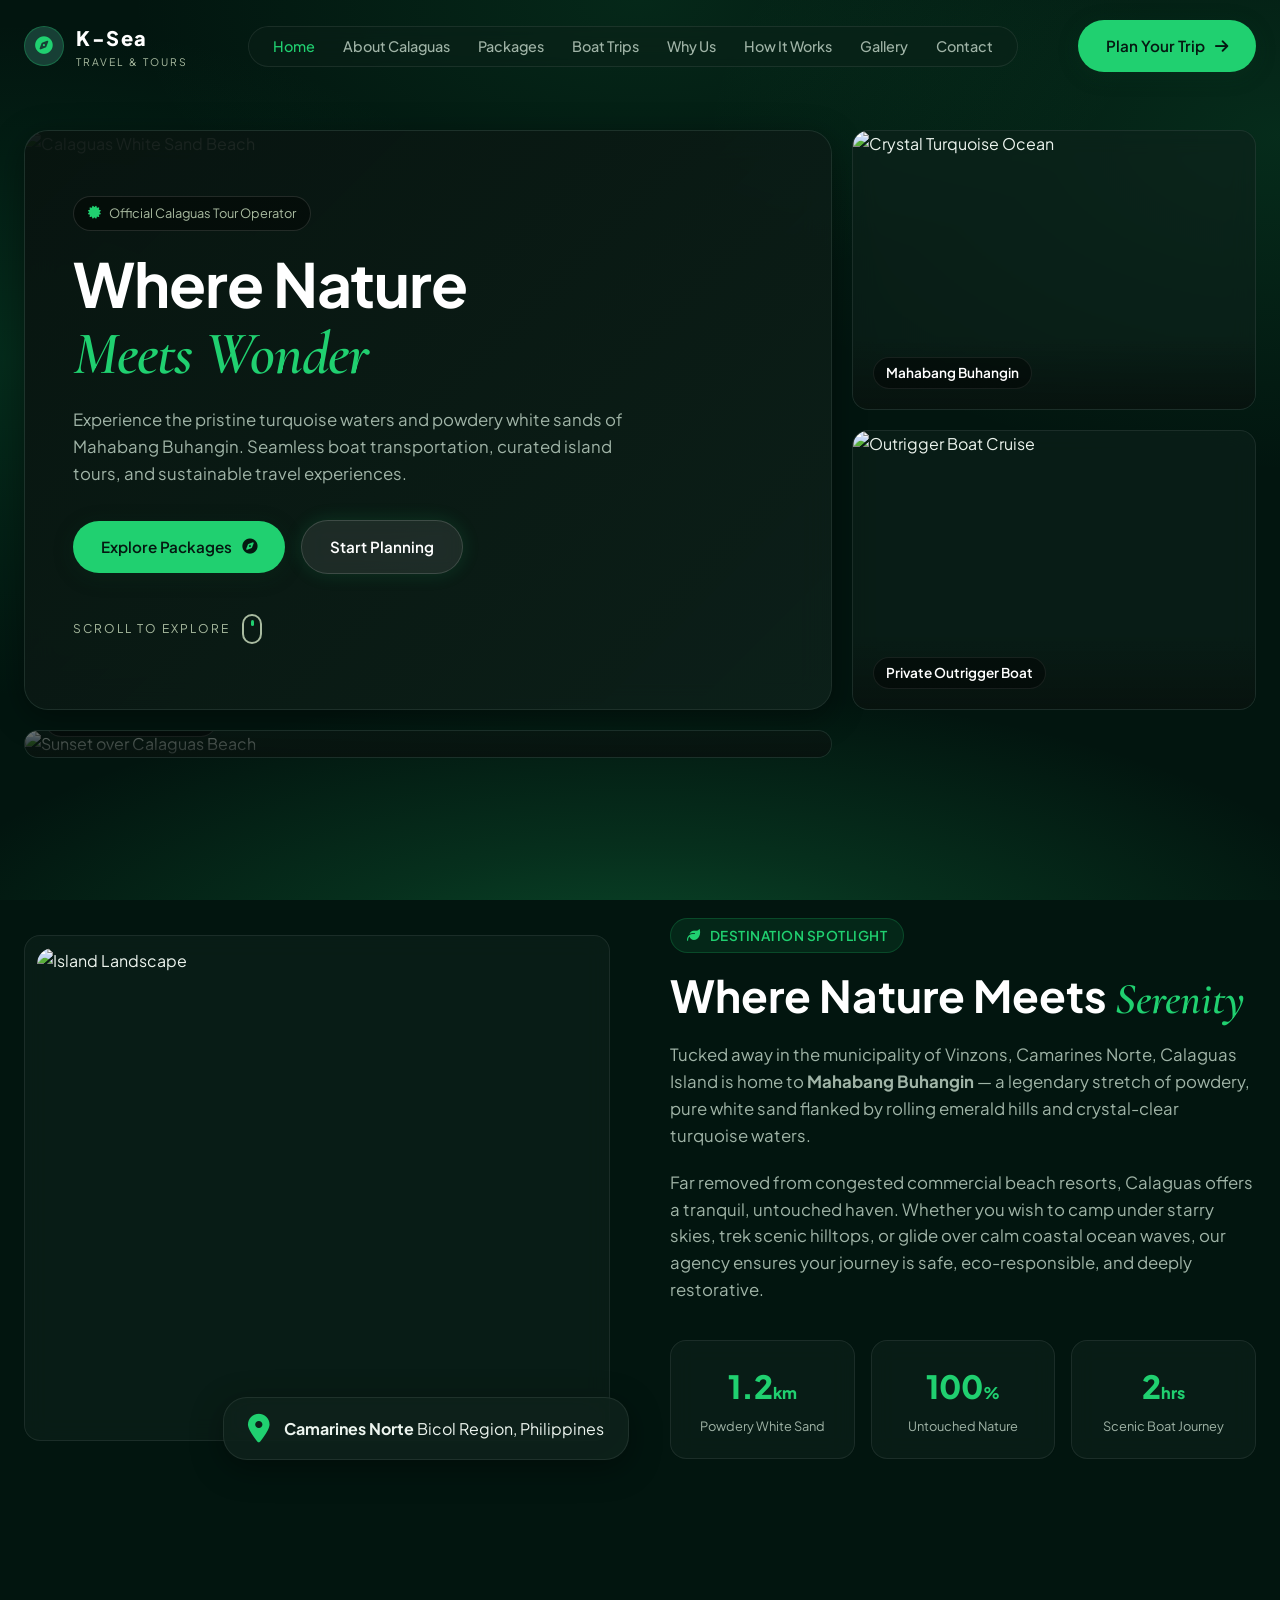
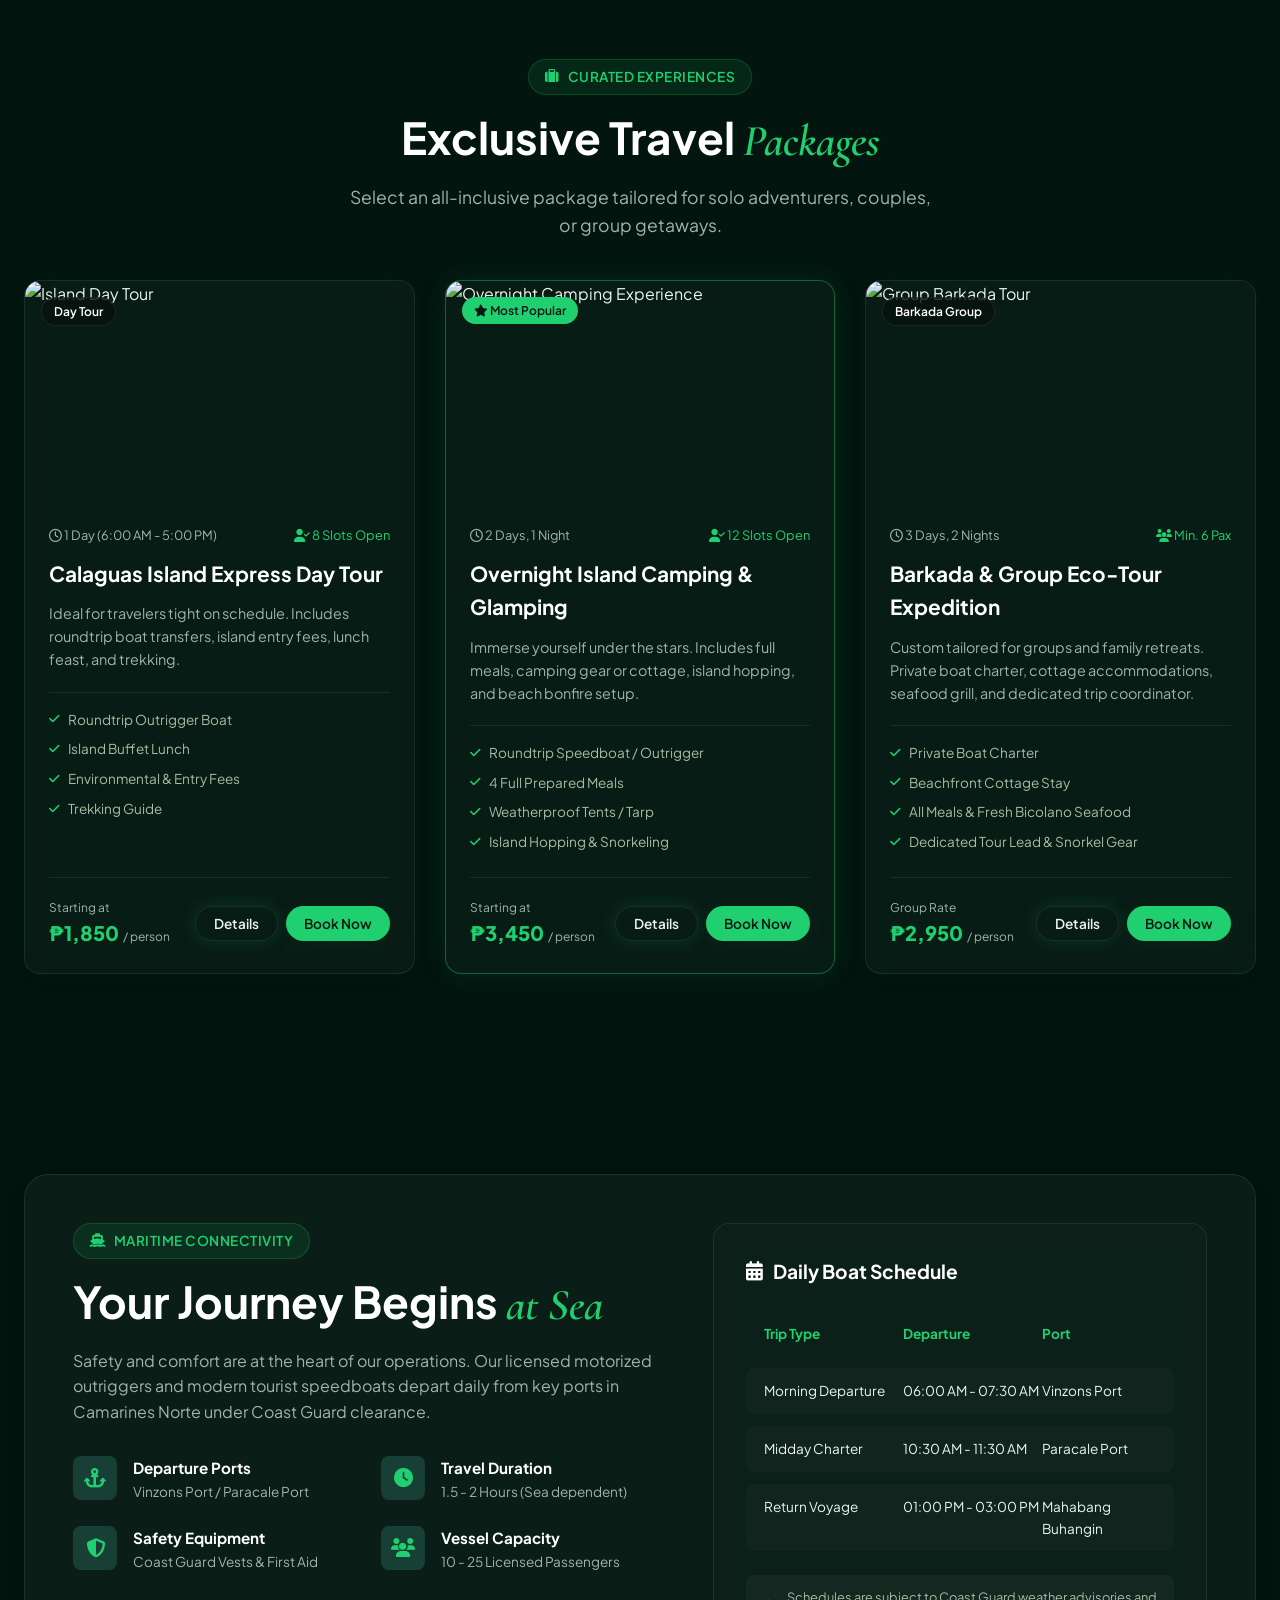
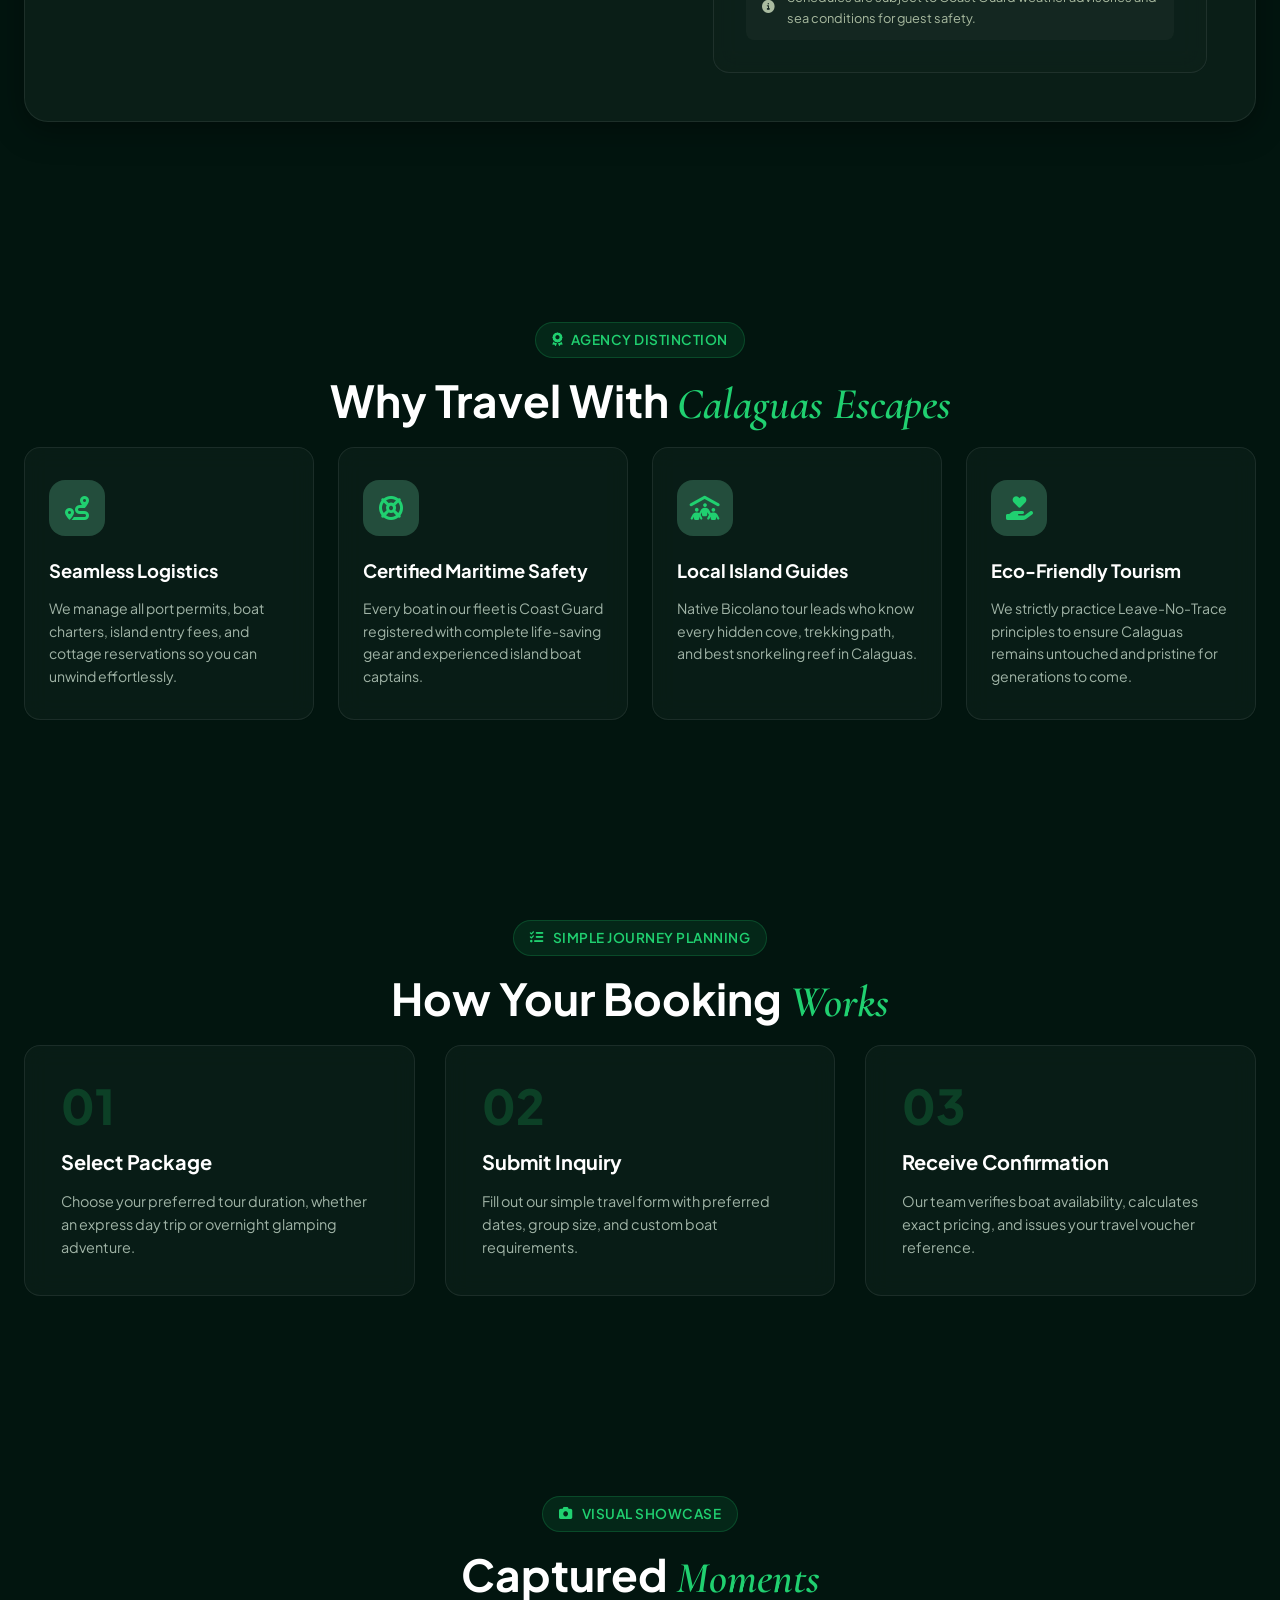
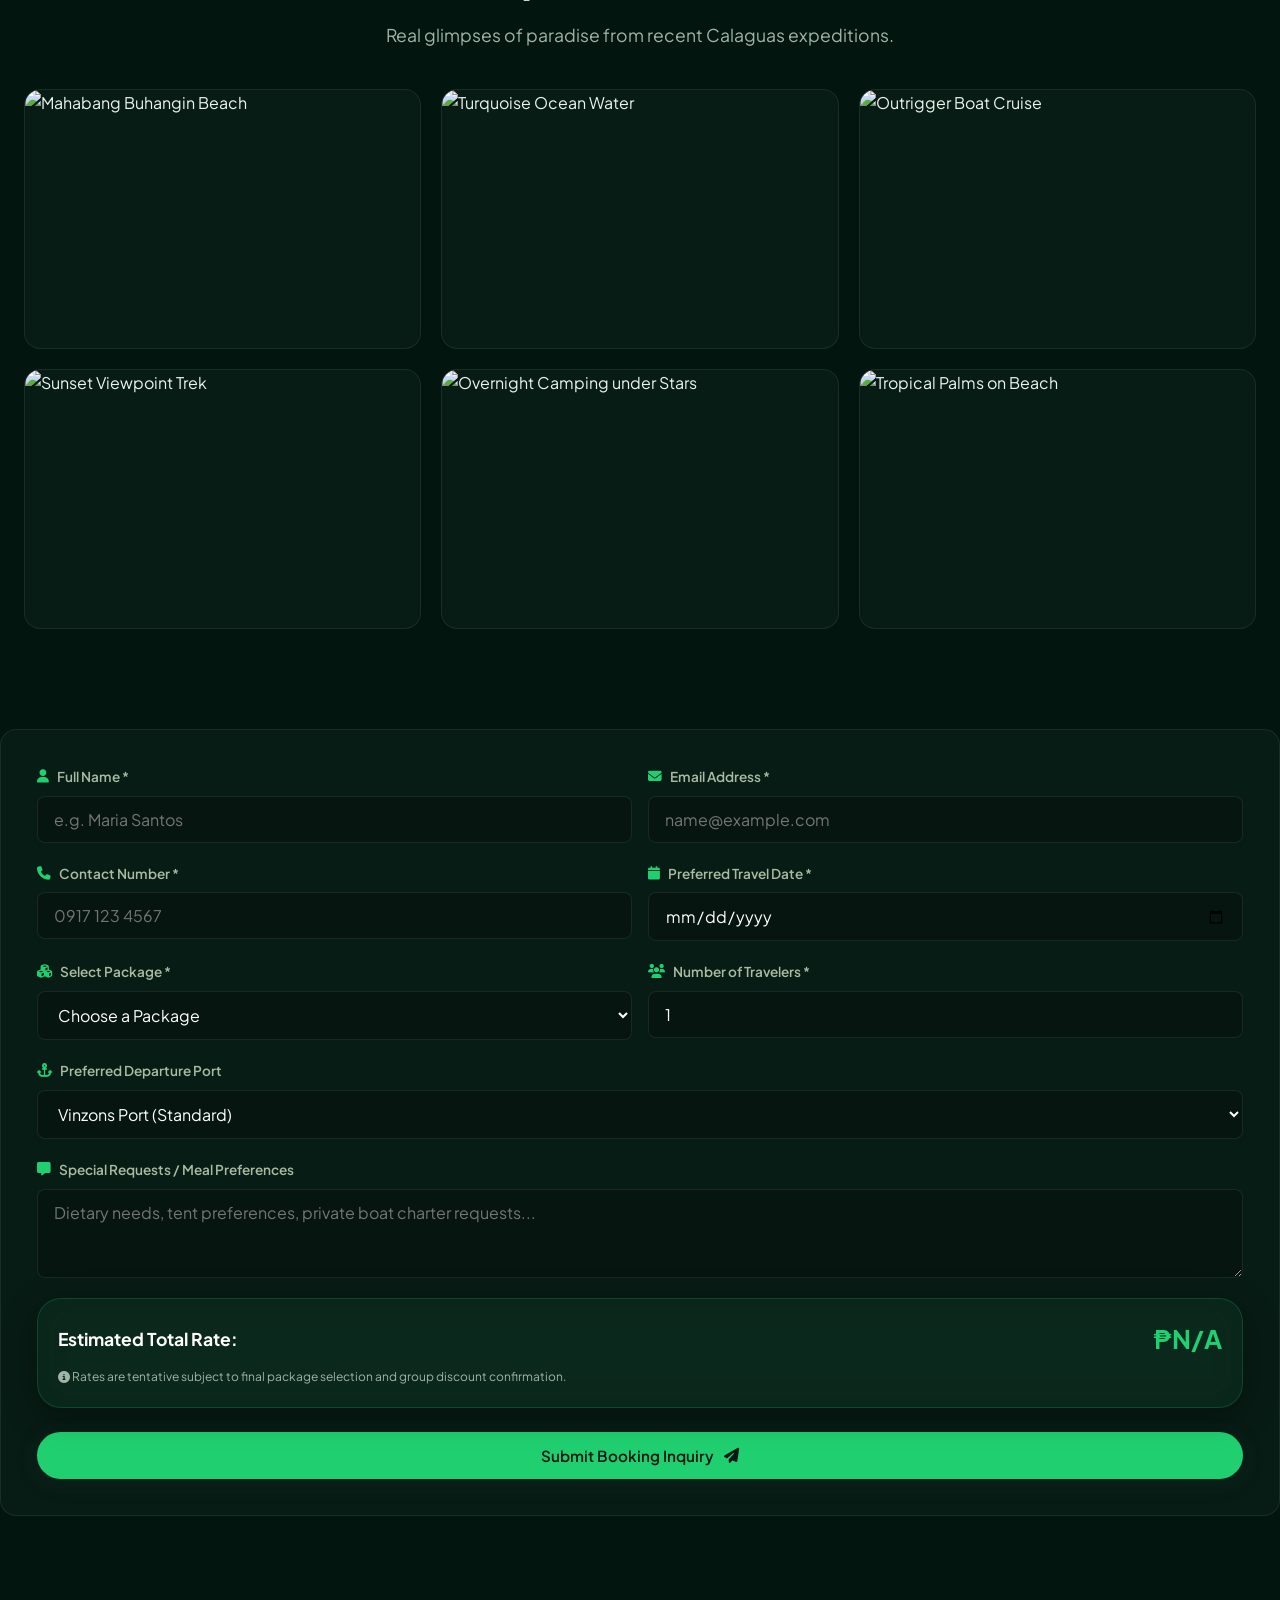
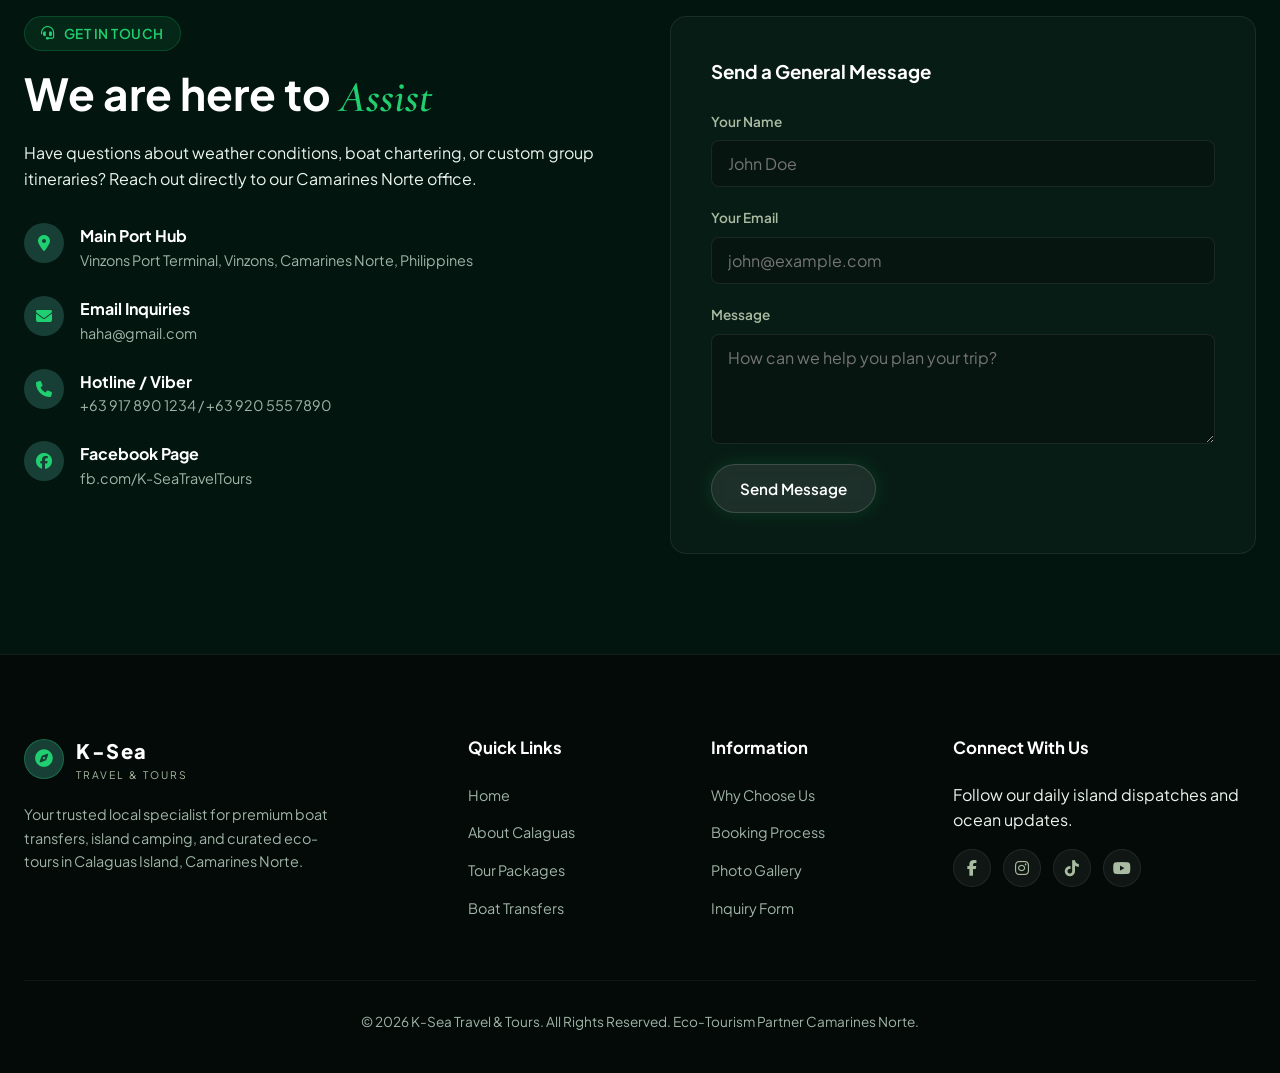
==== commit dac09c9b: "Add files via upload" ====
--- a/index.html
+++ b/index.html
@@ -16,6 +16,23 @@
     
     <!-- External Stylesheet -->
     <link rel="stylesheet" href="style.css">
+
+
+    <link rel ="script" href = "script.js"> 
+
+    <!-- EmailJS SDK -->
+    <script type="text/javascript" src="https://cdn.jsdelivr.net/npm/@emailjs/browser@4/dist/email.min.js"></script>
+    <script type="text/javascript">
+    (function(){
+      emailjs.init({
+        publicKey: "5gU7bQI9i4jUs3XJu",  
+      });
+   })(); </script>
+
+   <script src = "script.js"></script>
+
+
+
 </head>
 <body>
 
@@ -42,7 +59,7 @@
             </div>
 
             <div class="nav-actions">
-                <a href="#booking" class="btn btn-primary nav-cta">
+                <a href="#booking-form" class="btn btn-primary nav-cta">
                     <span>Plan Your Trip</span>
                     <i class="fa-solid fa-arrow-right"></i>
                 </a>
@@ -496,93 +513,77 @@
         </section>
 
         <!-- BOOKING INQUIRY FORM SECTION -->
-        <section id="booking" class="section booking-section">
-            <div class="container">
-                <div class="booking-wrapper glass-panel">
-                    <div class="booking-intro">
-                        <div class="section-tag">
-                            <i class="fa-solid fa-paper-plane"></i>
-                            <span>Reserve Your Passage</span>
-                        </div>
-                        <h2 class="section-title">Start Your Calaguas <span class="serif-emphasis">Journey</span></h2>
-                        <p>Submit your travel details to request a booking inquiry. Our coordinators will review boat schedules and confirm availability within 2 hours.</p>
-
-                        <div class="booking-highlights">
-                            <div class="b-highlight"><i class="fa-solid fa-check"></i> Instant Pending Voucher Reference</div>
-                            <div class="b-highlight"><i class="fa-solid fa-check"></i> Zero upfront payment required for inquiry</div>
-                            <div class="b-highlight"><i class="fa-solid fa-check"></i> Personalized itinerary adjustments</div>
-                        </div>
-                    </div>
-
-                    <form id="booking-form" class="booking-form glass-card">
-                        <div class="form-row">
-                            <div class="form-group">
-                                <label for="full-name"><i class="fa-solid fa-user"></i> Full Name *</label>
-                                <input type="text" id="full-name" required placeholder="e.g. Maria Santos">
-                            </div>
-                            <div class="form-group">
-                                <label for="email"><i class="fa-solid fa-envelope"></i> Email Address *</label>
-                                <input type="email" id="email" required placeholder="name@example.com">
-                            </div>
-                        </div>
-
-                        <div class="form-row">
-                            <div class="form-group">
-                                <label for="phone"><i class="fa-solid fa-phone"></i> Contact Number *</label>
-                                <input type="tel" id="phone" required placeholder="0917 123 4567">
-                            </div>
-                            <div class="form-group">
-                                <label for="travel-date"><i class="fa-solid fa-calendar"></i> Preferred Travel Date *</label>
-                                <input type="date" id="travel-date" required>
-                            </div>
-                        </div>
-
-                        <div class="form-row">
-                            <div class="form-group">
-                                <label for="selected-package"><i class="fa-solid fa-cubes"></i> Select Package *</label>
-                                <select id="selected-package" required>
-                                    <option value="" disabled selected>Choose a Package</option>
-                                    <option value="pkg-1" data-price="1850">Calaguas Express Day Tour (₱1,850/pax)</option>
-                                    <option value="pkg-2" data-price="3450">Overnight Camping & Glamping (₱3,450/pax)</option>
-                                    <option value="pkg-3" data-price="2950">Barkada & Group Eco-Tour (₱2,950/pax)</option>
-                                </select>
-                            </div>
-                            <div class="form-group">
-                                <label for="travelers-count"><i class="fa-solid fa-users"></i> Number of Travelers *</label>
-                                <input type="number" id="travelers-count" min="1" max="50" value="1" required>
-                            </div>
-                        </div>
-
-                        <div class="form-group">
-                            <label for="departure-port"><i class="fa-solid fa-anchor"></i> Preferred Departure Port</label>
-                            <select id="departure-port">
-                                <option value="Vinzons Port">Vinzons Port (Standard)</option>
-                                <option value="Paracale Port">Paracale Port (Alternative)</option>
-                            </select>
-                        </div>
-
-                        <div class="form-group">
-                            <label for="special-requests"><i class="fa-solid fa-message"></i> Special Requests / Meal Preferences</label>
-                            <textarea id="special-requests" rows="3" placeholder="Dietary needs, tent preferences, private boat charter requests..."></textarea>
-                        </div>
-
-                        <!-- Price Estimate Card -->
-                        <div class="price-calculator-box glass-panel" id="price-calculator">
-                            <div class="calc-row">
-                                <span>Estimated Total Rate:</span>
-                                <span class="calc-total-amount" id="calc-total">₱0.00</span>
-                            </div>
-                            <p class="calc-subtext"><i class="fa-solid fa-info-circle"></i> Rates are tentative subject to final package selection and group discount confirmation.</p>
-                        </div>
-
-                        <button type="submit" class="btn btn-primary btn-block" id="submit-booking-btn">
-                            <span>Submit Booking Inquiry</span>
-                            <i class="fa-solid fa-paper-plane"></i>
-                        </button>
-                    </form>
-                </div>
-            </div>
-        </section>
+        <form id="booking-form" class="booking-form glass-card">
+    <div class="form-row">
+        <div class="form-group">
+            <label for="full-name"><i class="fa-solid fa-user"></i> Full Name *</label>
+            <input type="text" id="full-name" name="from_name" required placeholder="e.g. Maria Santos">
+        </div>
+        <div class="form-group">
+            <label for="email"><i class="fa-solid fa-envelope"></i> Email Address *</label>
+            <input type="email" id="email" name="reply_to" required placeholder="name@example.com">
+        </div>
+    </div>
+
+    <div class="form-row">
+        <div class="form-group">
+            <label for="phone"><i class="fa-solid fa-phone"></i> Contact Number *</label>
+            <input type="tel" id="phone" name="phone" required placeholder="0917 123 4567">
+        </div>
+        <div class="form-group">
+            <label for="travel-date"><i class="fa-solid fa-calendar"></i> Preferred Travel Date *</label>
+            <input type="date" id="travel-date" name="travel_date" required>
+        </div>
+    </div>
+
+    <div class="form-row">
+        <div class="form-group">
+            <label for="selected-package"><i class="fa-solid fa-cubes"></i> Select Package *</label>
+            <select id="selected-package" name="package_name" required>
+                <option value="" disabled selected>Choose a Package</option>
+                <option value="pkg-1" data-price="1850">Calaguas Express Day Tour (₱1,850/pax)</option>
+                <option value="pkg-2" data-price="3450">Overnight Camping & Glamping (₱3,450/pax)</option>
+                <option value="pkg-3" data-price="2950">Barkada & Group Eco-Tour (₱2,950/pax)</option>
+            </select>
+        </div>
+        <div class="form-group">
+            <label for="travelers-count"><i class="fa-solid fa-users"></i> Number of Travelers *</label>
+            <input type="number" id="travelers-count" name="travelers_count" min="1" max="50" value="1" required>
+        </div>
+    </div>
+
+    <div class="form-group">
+        <label for="departure-port"><i class="fa-solid fa-anchor"></i> Preferred Departure Port</label>
+        <select id="departure-port" name="departure_port">
+            <option value="Vinzons Port">Vinzons Port (Standard)</option>
+            <option value="Paracale Port">Paracale Port (Alternative)</option>
+        </select>
+    </div>
+
+    <div class="form-group">
+        <label for="special-requests"><i class="fa-solid fa-message"></i> Special Requests / Meal Preferences</label>
+        <textarea id="special-requests" name="special_requests" rows="3" placeholder="Dietary needs, tent preferences, private boat charter requests..."></textarea>
+    </div>
+
+    <!-- Price Estimate Card -->
+    <div class="price-calculator-box glass-panel" id="price-calculator">
+        <div class="calc-row">
+            <span>Estimated Total Rate:</span>
+            <span class="calc-total-amount" id="calc-total">₱N/A</span>
+
+            <!-- Hidden input to capture total amount if needed in EmailJS -->
+            <input type="hidden" name="total_amount" id="hidden-total-amount" value="₱0.00">
+        </div>
+        <p class="calc-subtext"><i class="fa-solid fa-info-circle"></i> Rates are tentative subject to final package selection and group discount confirmation.</p>
+    </div>
+
+    <button type="submit" onclick="sendForm()" class="btn btn-primary btn-block" id="submit-booking-btn">
+        <span>Submit Booking Inquiry</span>
+        <i class="fa-solid fa-paper-plane"></i>
+    </button>
+</form>
+
+            
 
         <!-- CONTACT & LOCATION SECTION -->
         <section id="contact" class="section contact-section">
@@ -735,23 +736,23 @@
                 </div>
                 <div class="ticket-row">
                     <span>Lead Guest:</span>
-                    <strong id="ticket-name">-</strong>
+                    <strong id="from_name">-</strong>
                 </div>
                 <div class="ticket-row">
                     <span>Selected Package:</span>
-                    <strong id="ticket-pkg">-</strong>
+                    <strong id="package_name">-</strong>
                 </div>
                 <div class="ticket-row">
                     <span>Travel Date:</span>
-                    <strong id="ticket-date">-</strong>
+                    <strong id="travel_date">-</strong>
                 </div>
                 <div class="ticket-row">
                     <span>Travelers:</span>
-                    <strong id="ticket-count">-</strong>
+                    <strong id="travelers_count">-</strong>
                 </div>
                 <div class="ticket-row">
                     <span>Estimated Total:</span>
-                    <strong id="ticket-total" class="text-primary">₱0.00</strong>
+                    <strong id="ticket-total" class="text-primary">₱N/A</strong>
                 </div>
             </div>
 
@@ -773,4 +774,4 @@
     <!-- External Script -->
     <script src="script.js" defer></script>
 </body>
-</html>
+</html>
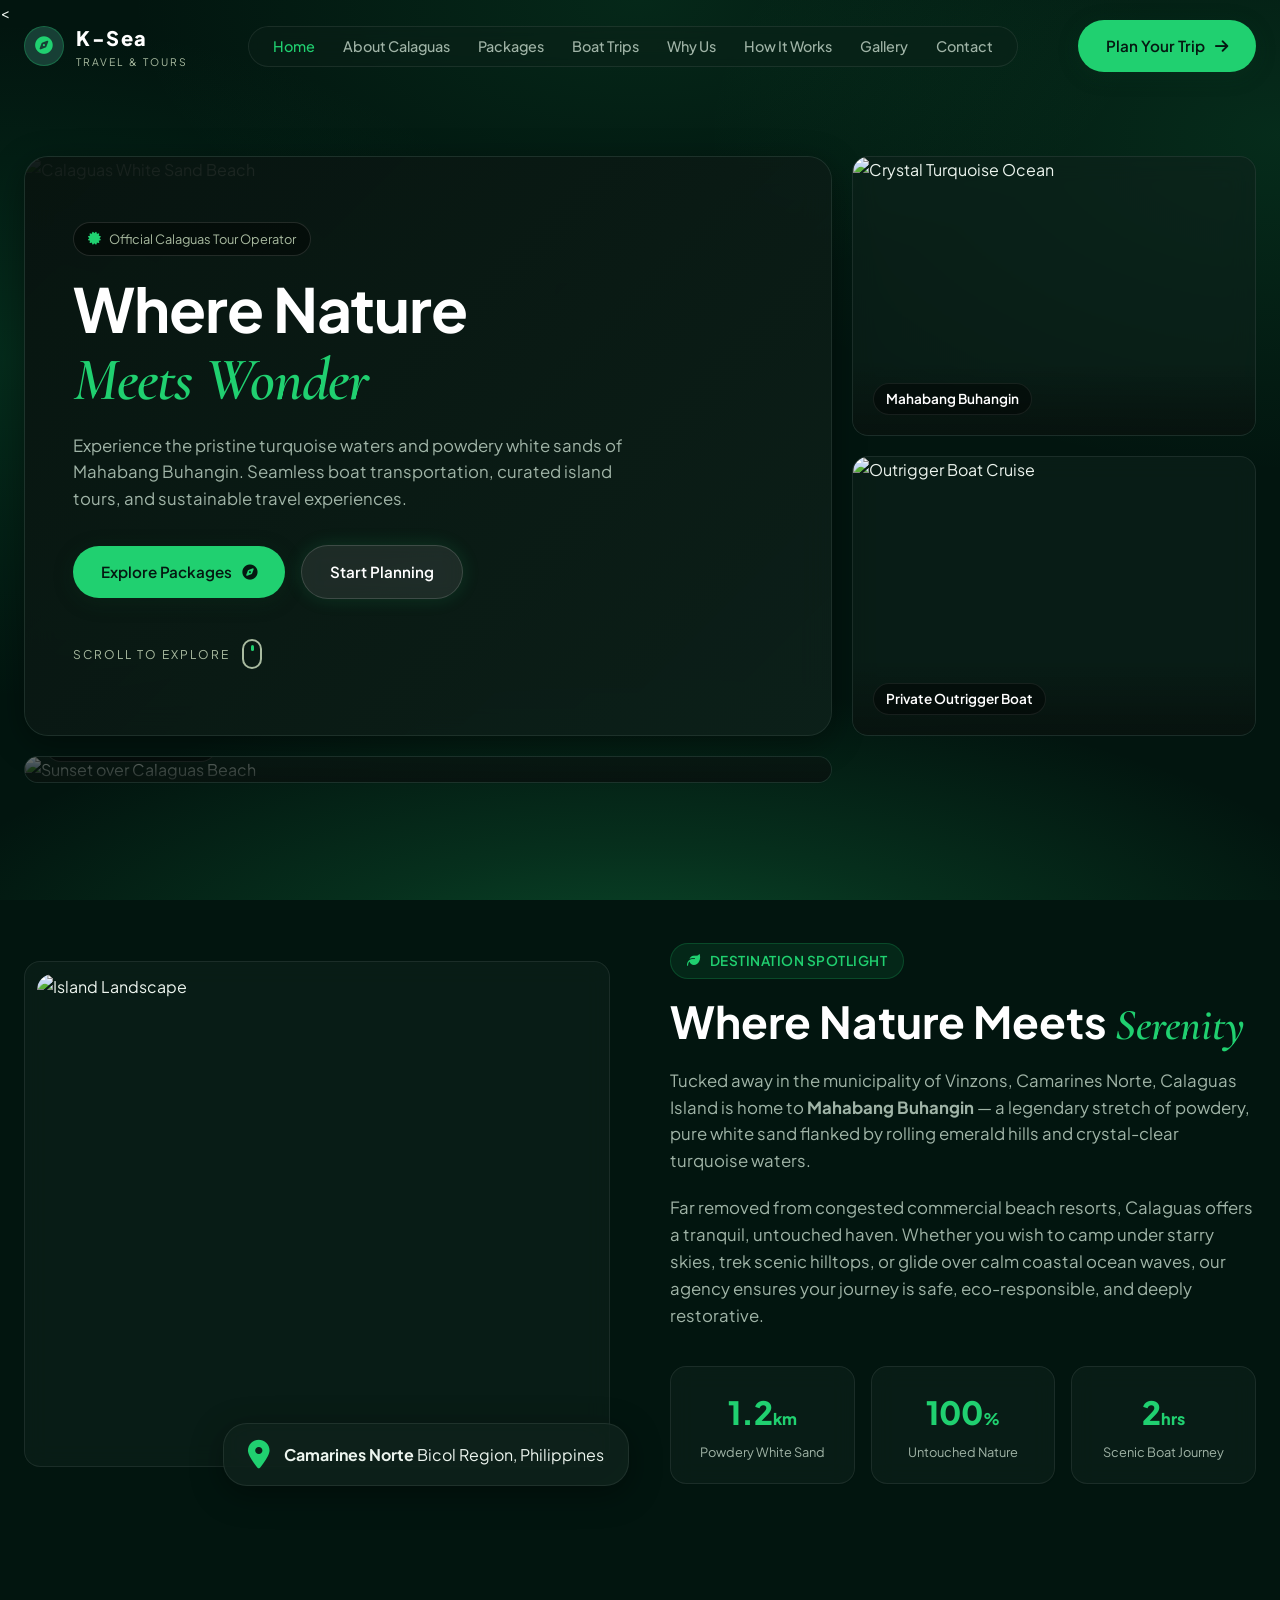
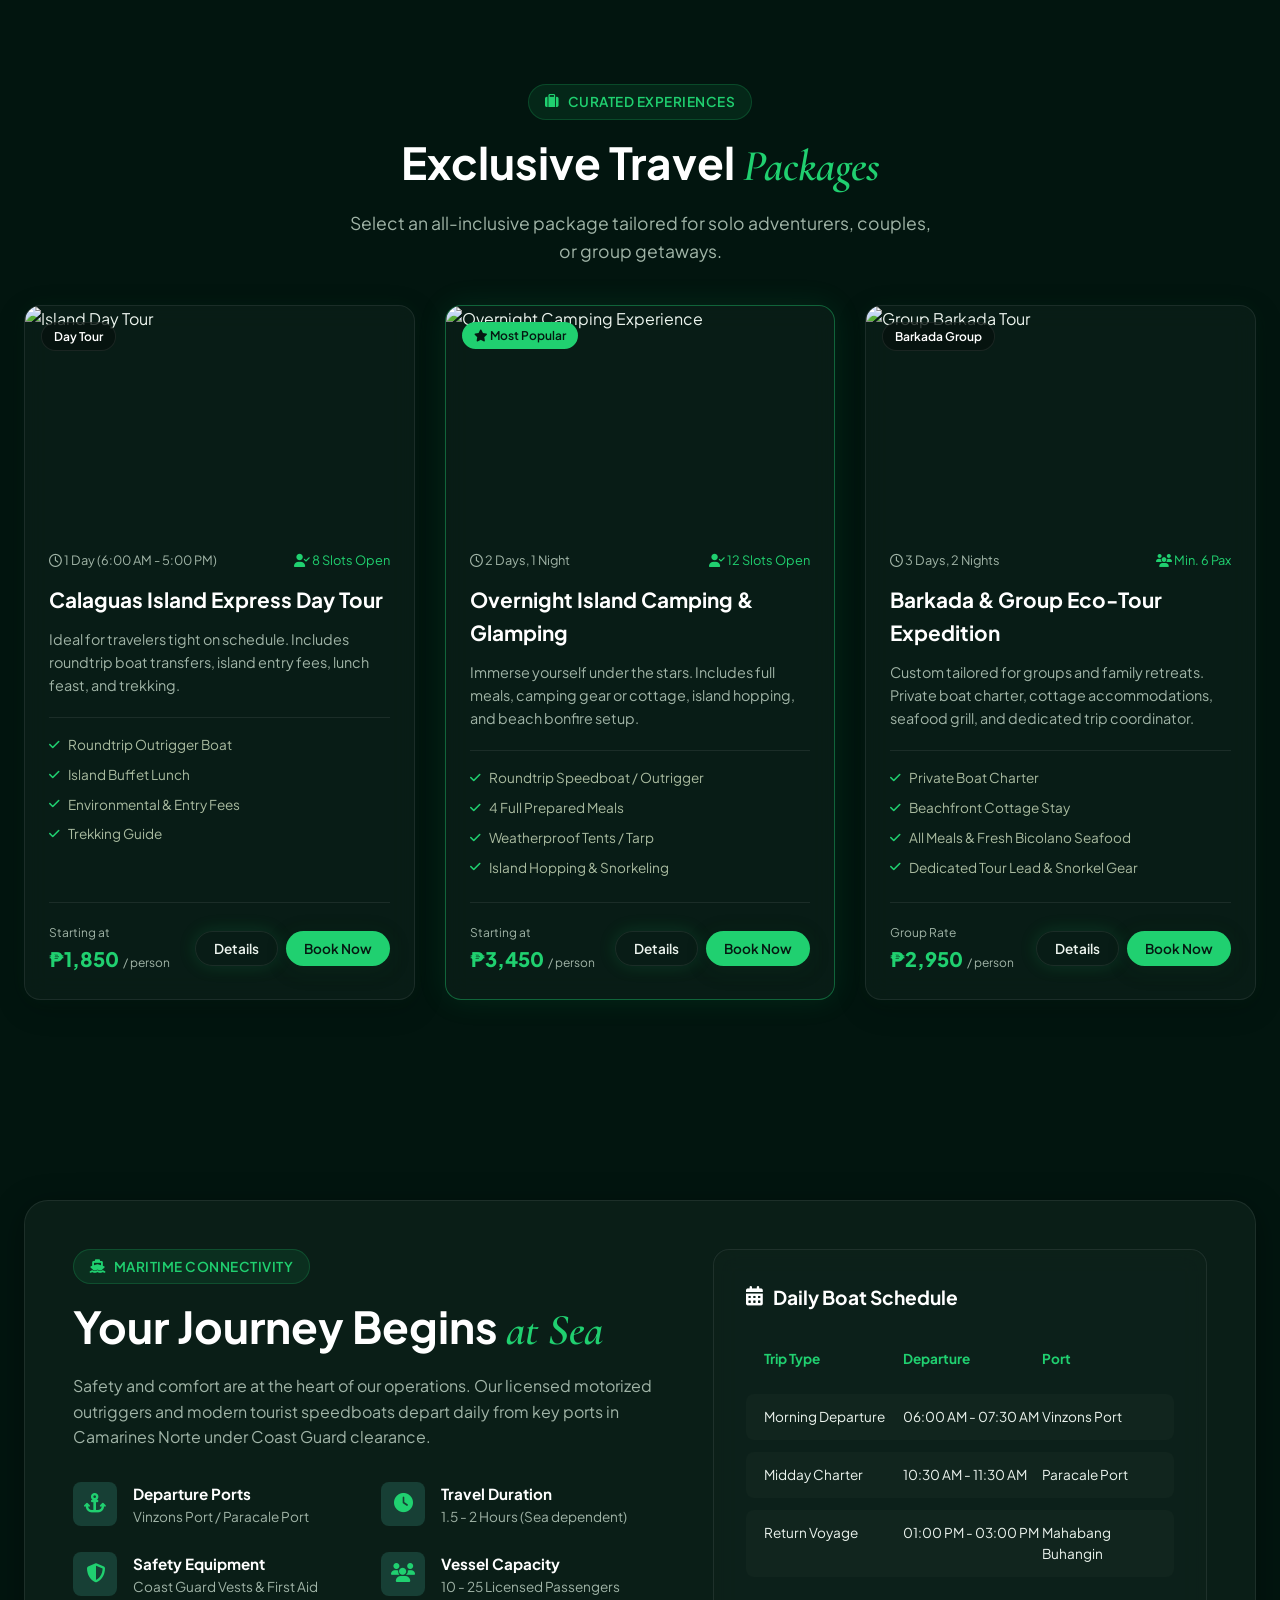
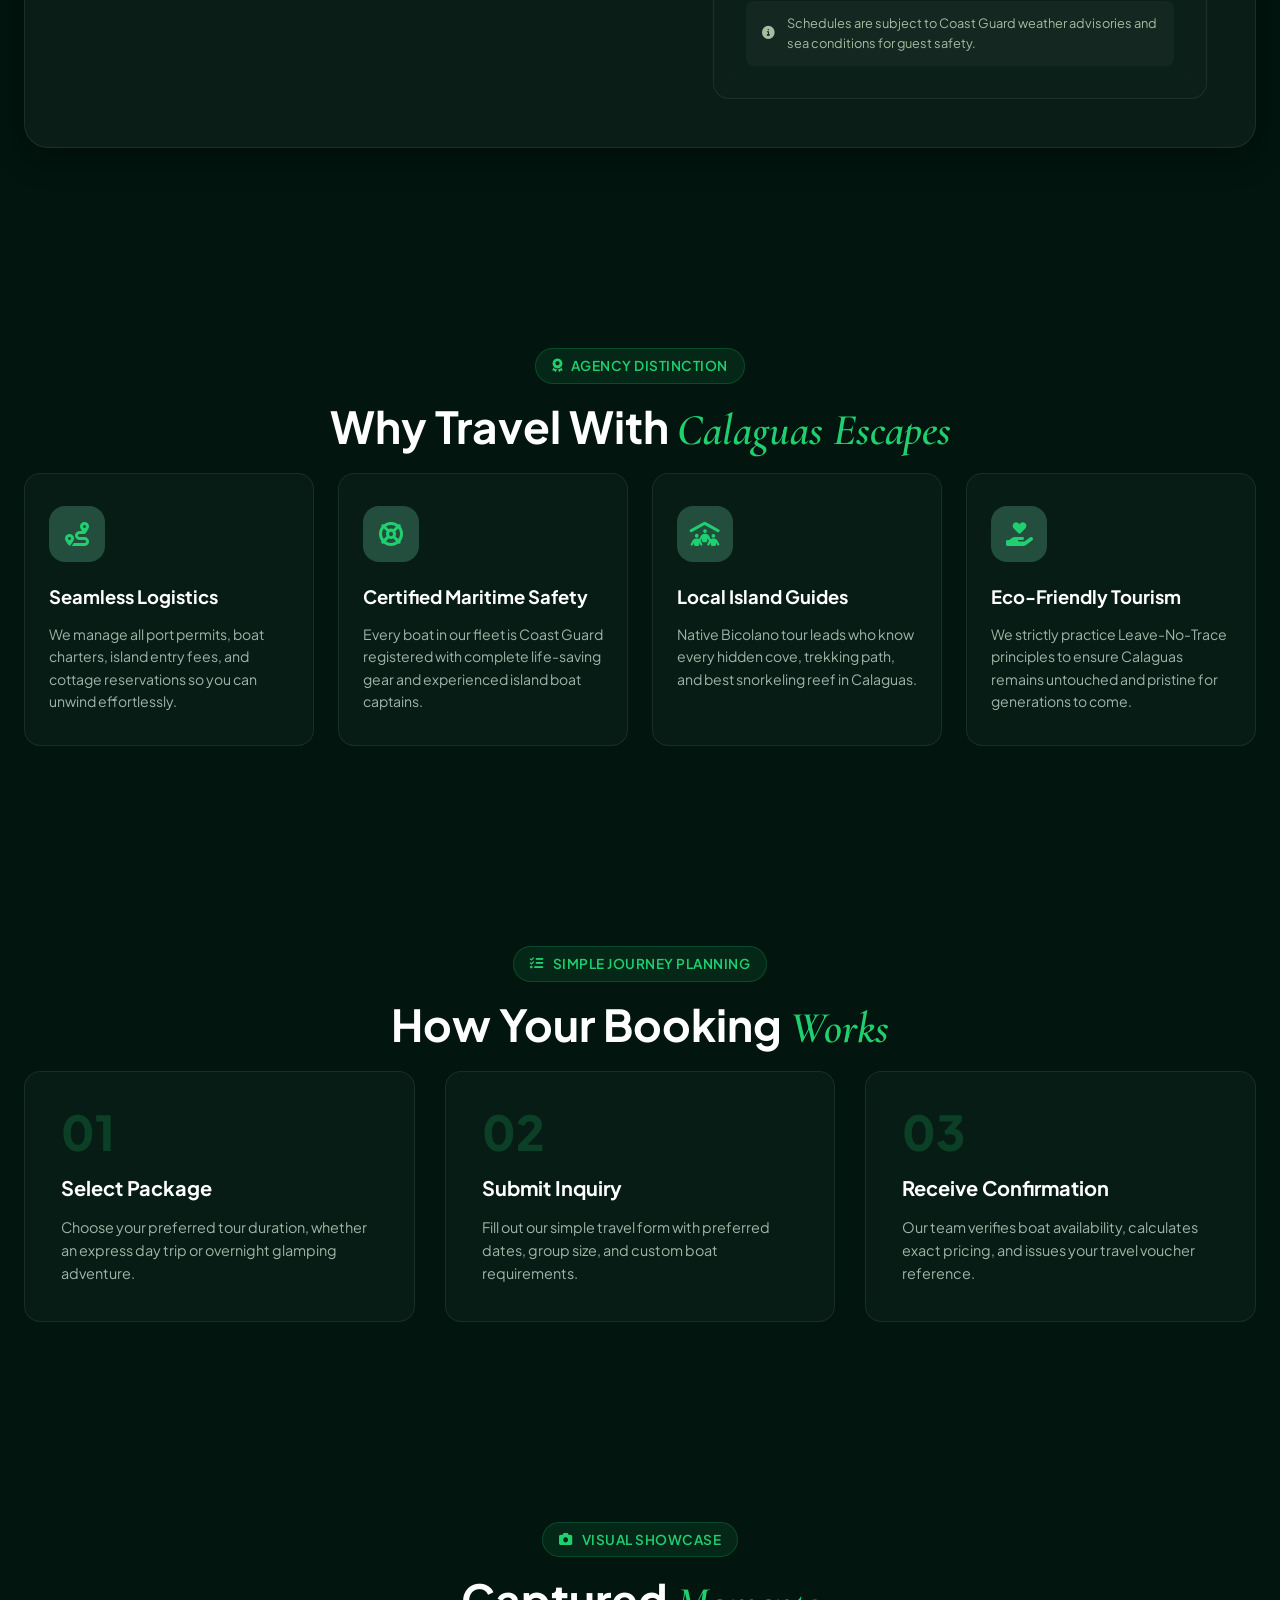
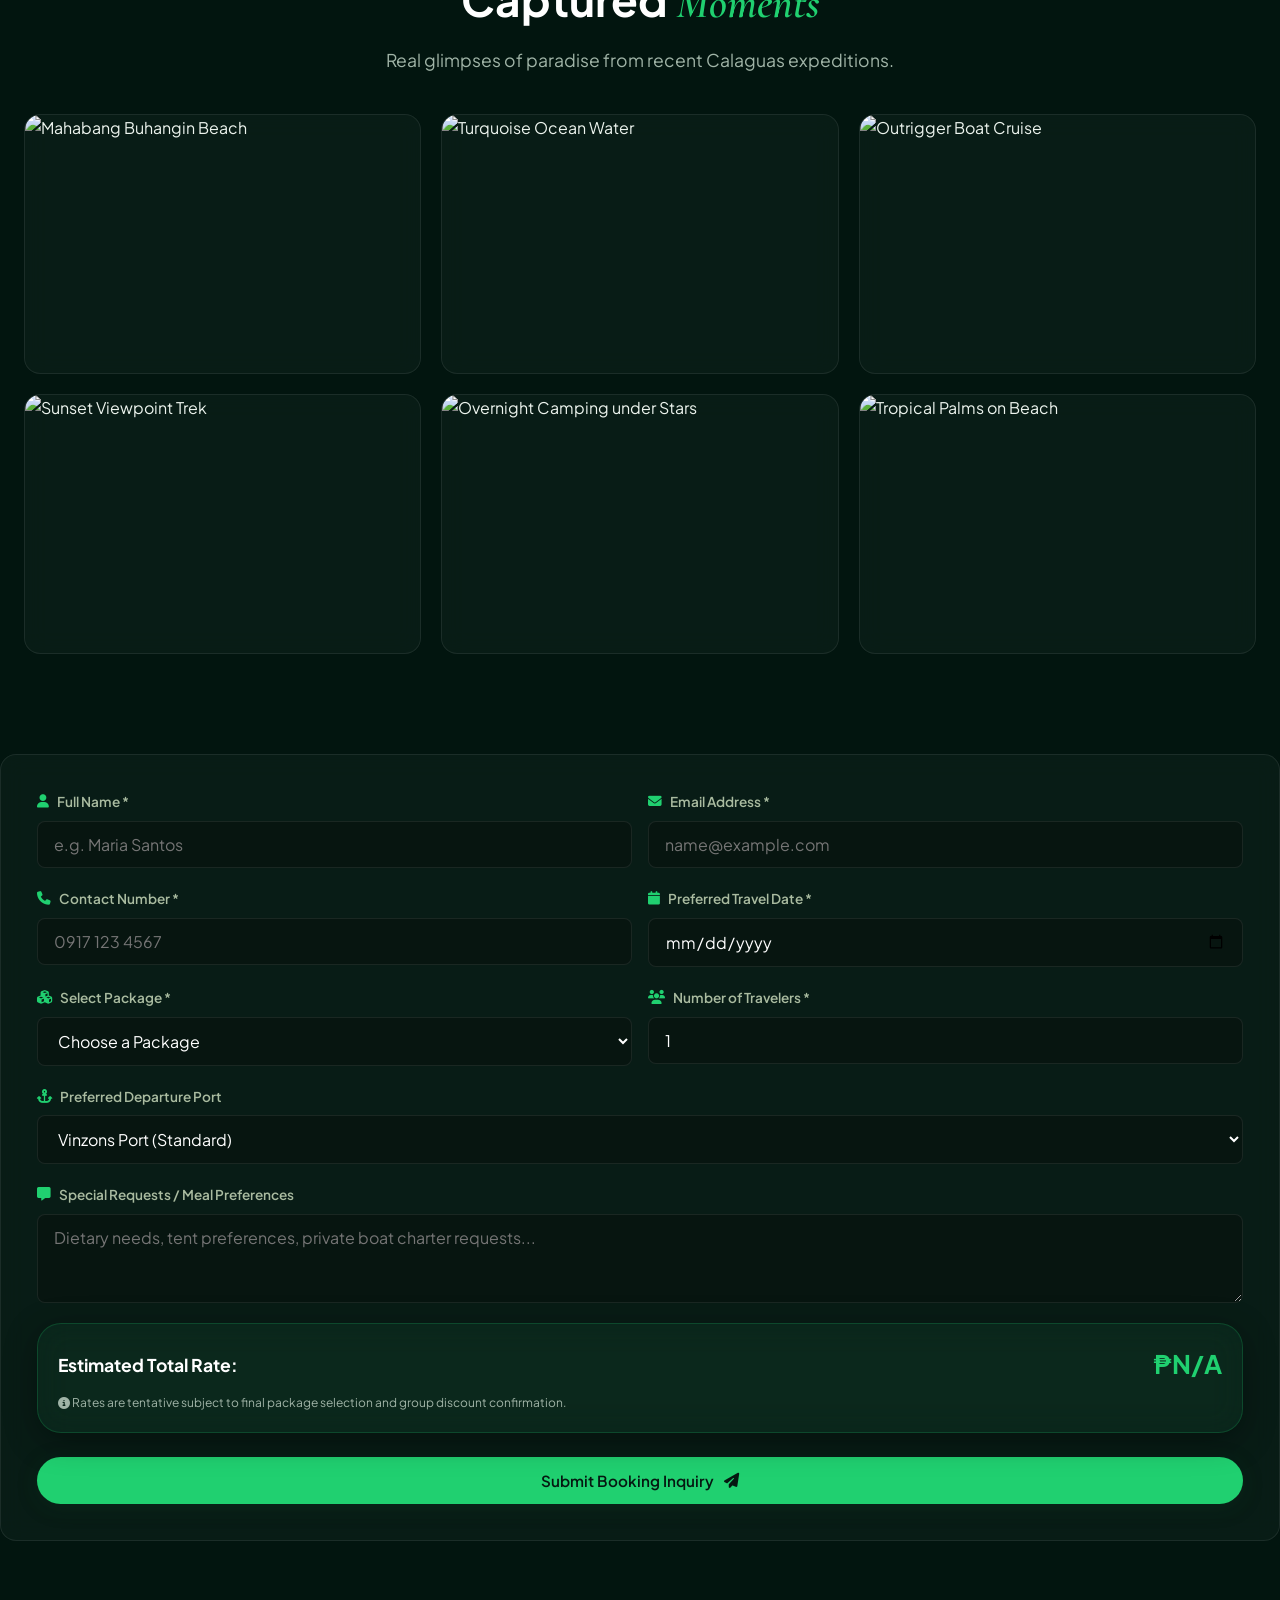
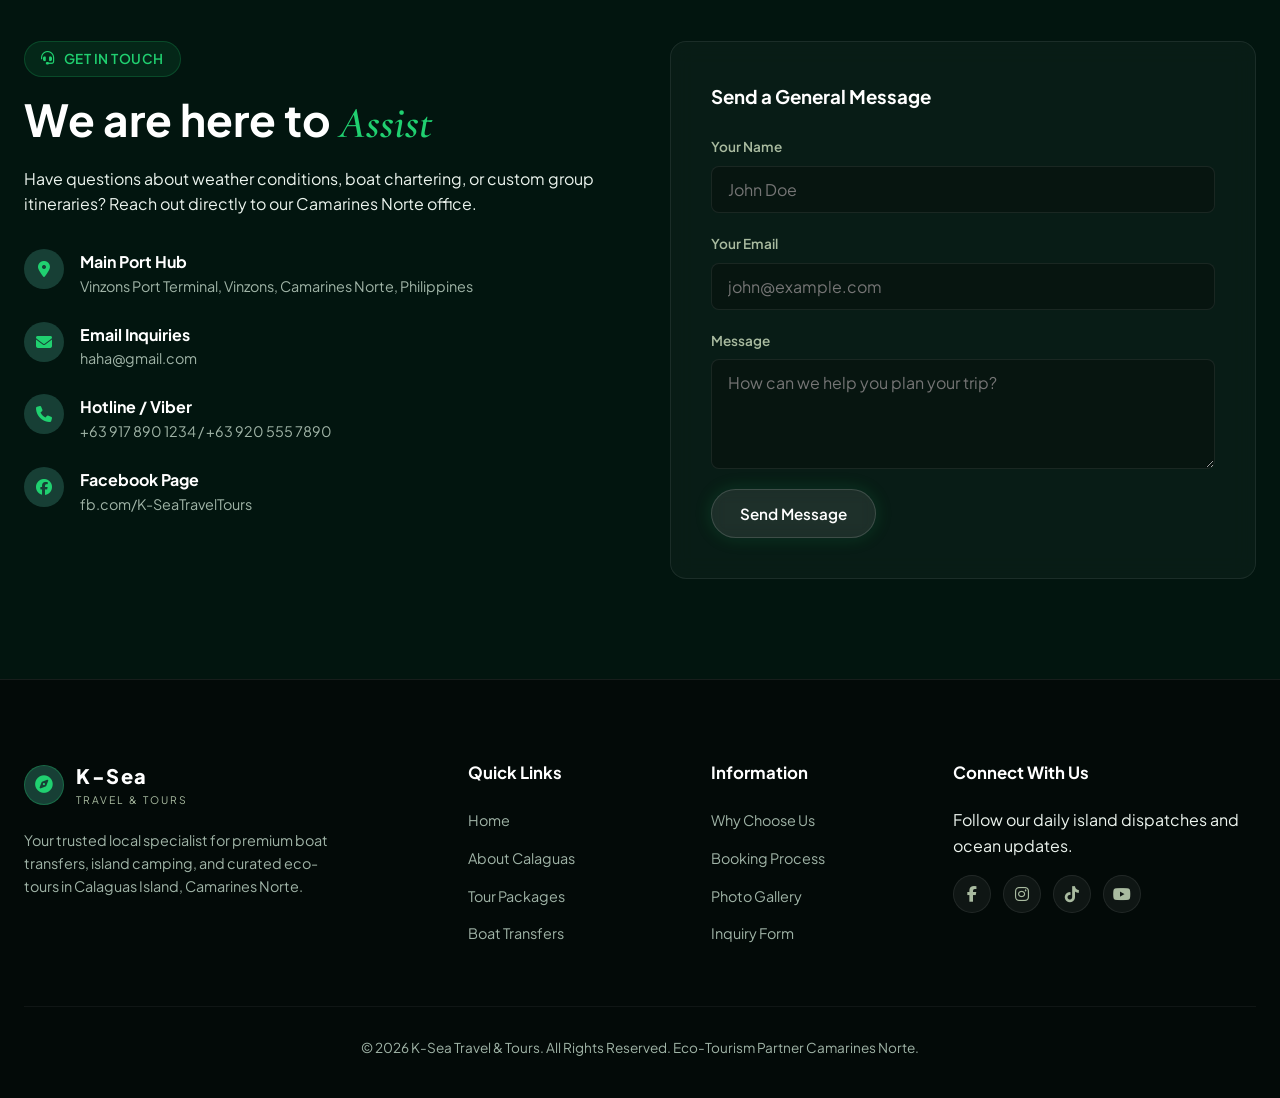
==== commit d381ac0b: "Add files via upload" ====
--- a/index.html
+++ b/index.html
@@ -15,10 +15,8 @@
     <link rel="stylesheet" href="https://cdnjs.cloudflare.com/ajax/libs/font-awesome/6.4.0/css/all.min.css">
     
     <!-- External Stylesheet -->
+    <<!-- External Stylesheet -->
     <link rel="stylesheet" href="style.css">
-
-
-    <link rel ="script" href = "script.js"> 
 
     <!-- EmailJS SDK -->
     <script type="text/javascript" src="https://cdn.jsdelivr.net/npm/@emailjs/browser@4/dist/email.min.js"></script>
@@ -27,9 +25,9 @@
       emailjs.init({
         publicKey: "5gU7bQI9i4jUs3XJu",  
       });
-   })(); </script>
-
-   <script src = "script.js"></script>
+    })();
+    </script>
+</head>
 
 
 
@@ -577,7 +575,7 @@
         <p class="calc-subtext"><i class="fa-solid fa-info-circle"></i> Rates are tentative subject to final package selection and group discount confirmation.</p>
     </div>
 
-    <button type="submit" onclick="sendForm()" class="btn btn-primary btn-block" id="submit-booking-btn">
+    <button type="submit" class="btn btn-primary btn-block" id="submit-booking-btn">
         <span>Submit Booking Inquiry</span>
         <i class="fa-solid fa-paper-plane"></i>
     </button>
